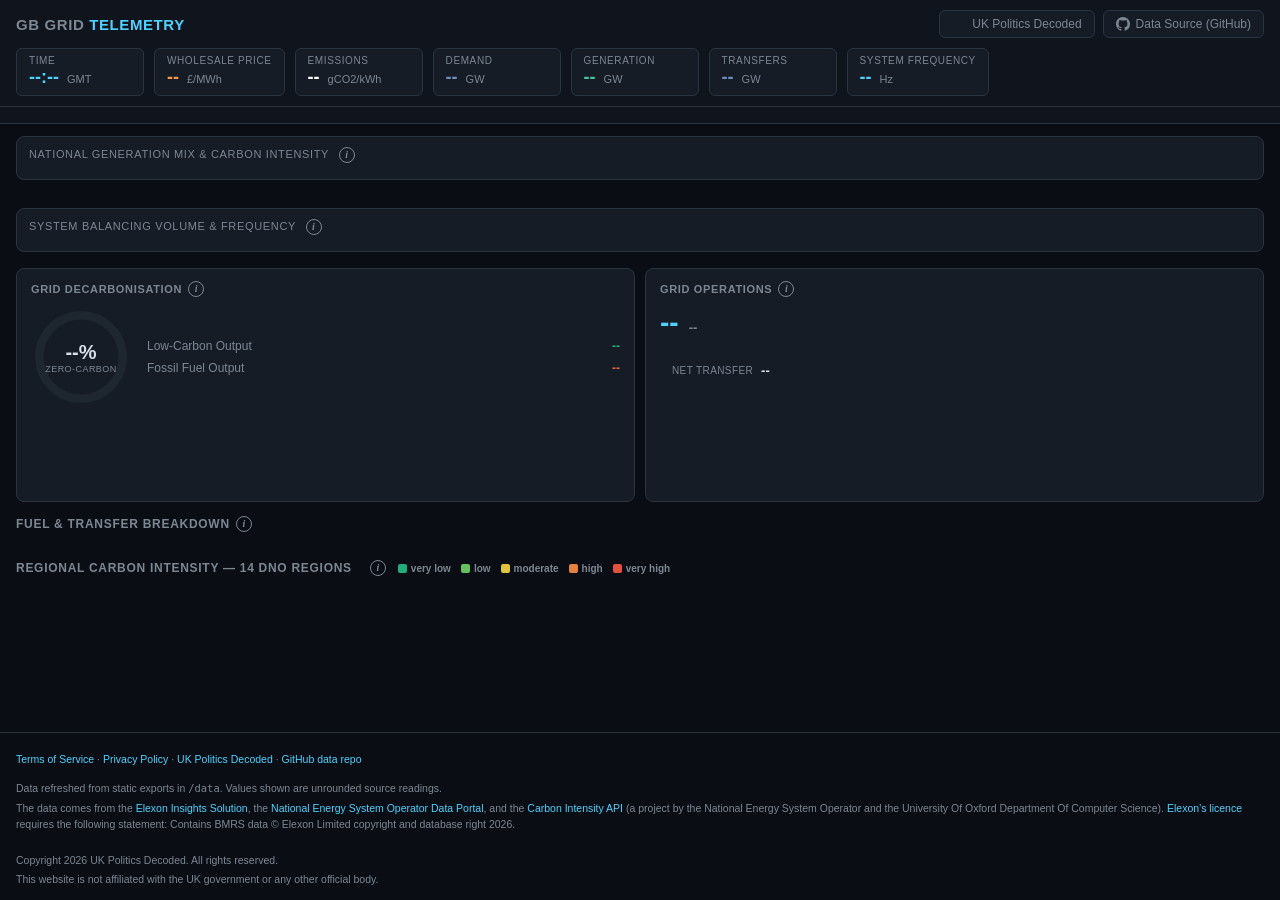
==== docs/index.standalone.html @ ca1a9b8e "chore(telemetry): automated update of national, balancing, and regional grid data" ====
<!DOCTYPE html>
<html lang="en-GB">
<head>
<meta charset="UTF-8">
<meta name="viewport" content="width=device-width, initial-scale=1.0">
<title>GB National Grid Live: Real-Time Electricity &amp; Carbon Data | UK Politics Decoded</title>
<meta name="description" content="Live tracker for Great Britain's electricity grid — generation mix, carbon intensity, wholesale price, system frequency and interconnector flows, plus all 14 UK DNO regions. A free resource from UK Politics Decoded.">
<meta name="author" content="UK Politics Decoded">
<meta name="robots" content="index, follow">
<link rel="canonical" href="http://nationalgrid.ukpoliticsdecoded.uk/">
<link rel="icon" href="https://ukpoliticsdecoded.uk/assets/images/logo.webp" type="image/webp">

<!-- Open Graph / social previews -->
<meta property="og:type" content="website">
<meta property="og:site_name" content="UK Politics Decoded">
<meta property="og:title" content="GB National Grid Live: Real-Time Electricity &amp; Carbon Data">
<meta property="og:description" content="Live tracker for Great Britain's electricity grid — generation mix, carbon intensity, wholesale price, system frequency and interconnector flows, plus all 14 UK DNO regions.">
<meta property="og:url" content="http://nationalgrid.ukpoliticsdecoded.uk/">
<meta property="og:locale" content="en_GB">
<meta property="og:image" content="https://ukpoliticsdecoded.uk/assets/images/logo.webp">
<meta property="og:image:type" content="image/webp">

<!-- Twitter Card -->
<meta name="twitter:card" content="summary">
<meta name="twitter:title" content="GB National Grid Live: Real-Time Electricity &amp; Carbon Data">
<meta name="twitter:description" content="Live tracker for Great Britain's electricity grid — generation mix, carbon intensity, wholesale price, system frequency and interconnector flows, plus all 14 UK DNO regions.">
<meta name="twitter:image" content="https://ukpoliticsdecoded.uk/assets/images/logo.webp">

<link rel="stylesheet" href="https://cdn.jsdelivr.net/npm/uplot@1.6.31/dist/uPlot.min.css">
<style>
  :root {
    --bg-0: #0a0e14;
    --bg-1: #10151d;
    --bg-2: #161c26;
    --bg-3: #1e2630;
    --border: #2a3340;
    --text: #d8e0ea;
    --text-dim: #7c8794;
    --accent: #4fd1ff;

    --c-wind: #45c4a0;
    --c-solar: #f2c94c;
    --c-gas: #e3654b;
    --c-nuclear: #b085f5;
    --c-biomass: #a3823a;
    --c-imports: #6c8ebf;
    --c-intensity: #ffffff;
    --c-freq: #4fd1ff;
    --c-balance: #f2994a;

    --very-low: #1fae7a;
    --low: #63c15f;
    --moderate: #e0c23c;
    --high: #e3813f;
    --very-high: #e2503f;
  }

  * { box-sizing: border-box; }

  html, body {
    margin: 0;
    padding: 0;
    background: var(--bg-0);
    color: var(--text);
    font-family: "Segoe UI", -apple-system, BlinkMacSystemFont, Roboto, Arial, sans-serif;
    font-size: 13px;
  }

  #app {
    display: flex;
    flex-direction: column;
    min-height: 100vh;
  }

  header.top-bar {
    display: flex;
    align-items: center;
    justify-content: space-between;
    padding: 10px 16px;
    background: var(--bg-1);
    border-bottom: 1px solid var(--border);
    flex-wrap: wrap;
    gap: 10px;
  }

  header.top-bar h1 {
    font-size: 15px;
    margin: 0;
    letter-spacing: 0.04em;
    text-transform: uppercase;
    color: var(--text-dim);
    font-weight: 600;
  }

  header.top-bar h1 span { color: var(--accent); }

  /* Header link buttons (main site + data source) */
  .header-links {
    display: flex;
    gap: 8px;
    flex-wrap: wrap;
  }

  .header-link-btn {
    display: inline-flex;
    align-items: center;
    gap: 6px;
    padding: 6px 12px;
    border: 1px solid var(--border);
    border-radius: 6px;
    background: var(--bg-2);
    color: var(--text-dim);
    font-size: 12px;
    text-decoration: none;
    white-space: nowrap;
    transition: color 0.15s, border-color 0.15s;
  }

  .header-link-btn:hover { color: var(--text); border-color: var(--accent); }

  .header-link-btn img, .header-link-btn svg { width: 14px; height: 14px; flex: 0 0 auto; }

  .header-link-btn img { border-radius: 2px; }

  .header-link-btn svg { fill: currentColor; }

  /* Metrics bar */
  .metrics-bar {
    display: flex;
    gap: 10px;
    flex-wrap: wrap;
  }

  .metric-chip {
    display: flex;
    flex-direction: column;
    align-items: flex-start;
    background: var(--bg-2);
    border: 1px solid var(--border);
    border-radius: 6px;
    padding: 6px 12px;
    min-width: 128px;
  }

  .metric-chip .label {
    font-size: 10px;
    text-transform: uppercase;
    letter-spacing: 0.06em;
    color: var(--text-dim);
  }

  .metric-chip .value {
    font-size: 18px;
    font-variant-numeric: tabular-nums;
    font-weight: 600;
    line-height: 1.3;
  }

  .metric-chip .value .unit {
    font-size: 11px;
    color: var(--text-dim);
    font-weight: 400;
    margin-left: 3px;
  }

  #metric-intensity .value { color: var(--c-intensity); }
  #metric-demand .value { color: var(--c-imports); }
  #metric-frequency .value { color: var(--c-freq); }
  #metric-price .value { color: var(--c-balance); }
  #metric-generation .value { color: var(--c-wind); }
  #metric-transfers .value { color: var(--c-imports); }
  #metric-time .value { color: var(--accent); }

  /* Nav bar */
  nav.history-nav {
    display: flex;
    gap: 4px;
    padding: 8px 16px;
    background: var(--bg-1);
    border-bottom: 1px solid var(--border);
    overflow-x: auto;
  }

  nav.history-nav button {
    background: transparent;
    border: 1px solid var(--border);
    color: var(--text-dim);
    padding: 6px 14px;
    border-radius: 5px;
    font-size: 12px;
    cursor: pointer;
    white-space: nowrap;
    transition: background 0.15s, color 0.15s, border-color 0.15s;
  }

  nav.history-nav button:hover {
    color: var(--text);
    border-color: var(--accent);
  }

  nav.history-nav button.active {
    background: var(--accent);
    color: #062028;
    border-color: var(--accent);
    font-weight: 600;
  }

  nav.history-nav .nav-status {
    margin-left: auto;
    align-self: center;
    font-size: 11px;
    color: var(--text-dim);
  }

  /* Chart viewport */
  main.viewport {
    display: flex;
    flex-direction: column;
    gap: 28px;
    padding: 12px 16px;
  }

  .chart-panel {
    background: var(--bg-2);
    border: 1px solid var(--border);
    border-radius: 8px;
    padding: 10px 12px 12px;
  }

  .chart-panel .panel-title {
    font-size: 11px;
    text-transform: uppercase;
    letter-spacing: 0.06em;
    color: var(--text-dim);
    margin-bottom: 4px;
    display: flex;
    justify-content: space-between;
  }

  /* Height is auto so uPlot's legend (rendered below the canvas) has room to
     breathe instead of overlapping the next chart panel. */
  .chart-holder { width: 100%; }

  .u-legend { font-size: 11px !important; }
  .u-legend th { font-variant-numeric: tabular-nums; }

  /* Regional section */
  section.regional {
    padding: 4px 16px 20px;
  }

  section.regional h2 {
    font-size: 12px;
    text-transform: uppercase;
    letter-spacing: 0.06em;
    color: var(--text-dim);
    margin: 10px 0 8px;
    display: flex;
    align-items: center;
    gap: 12px;
  }

  .legend-swatches {
    display: flex;
    gap: 10px;
    font-size: 10px;
    text-transform: none;
    letter-spacing: 0;
  }

  .legend-swatches span {
    display: inline-flex;
    align-items: center;
    gap: 4px;
    color: var(--text-dim);
  }

  .legend-swatches i {
    width: 9px;
    height: 9px;
    border-radius: 2px;
    display: inline-block;
  }

  .region-grid {
    display: grid;
    grid-template-columns: repeat(auto-fill, minmax(160px, 1fr));
    gap: 8px;
  }

  .region-card {
    position: relative;
    background: var(--bg-2);
    border: 1px solid var(--border);
    border-left: 4px solid var(--border);
    border-radius: 6px;
    padding: 8px 10px;
    cursor: default;
    transition: transform 0.1s, box-shadow 0.1s;
  }

  .region-card:hover {
    transform: translateY(-2px);
    box-shadow: 0 4px 14px rgba(0,0,0,0.35);
    z-index: 2;
  }

  .region-card .name {
    font-size: 11.5px;
    font-weight: 600;
    color: var(--text);
    margin-bottom: 4px;
  }

  .region-card .intensity {
    font-size: 20px;
    font-weight: 700;
    font-variant-numeric: tabular-nums;
  }

  .region-card .intensity .unit {
    font-size: 10px;
    color: var(--text-dim);
    font-weight: 400;
  }

  .region-card .meta {
    display: flex;
    justify-content: space-between;
    font-size: 10.5px;
    color: var(--text-dim);
    margin-top: 4px;
    text-transform: capitalize;
  }

  footer {
    margin-top: auto;
    padding: 8px 16px;
    font-size: 10.5px;
    color: var(--text-dim);
    border-top: 1px solid var(--border);
  }

  footer p { margin: 4px 0; line-height: 1.5; }

  footer a {
    color: var(--accent);
    text-decoration: none;
  }

  footer a:hover { text-decoration: underline; }

  /* Detailed fuel & transfer breakdown */
  section.detail {
    padding: 4px 16px 6px;
  }

  section.detail h2 {
    font-size: 12px;
    text-transform: uppercase;
    letter-spacing: 0.06em;
    color: var(--text-dim);
    margin: 10px 0 8px;
  }

  .detail-grid {
    display: grid;
    grid-template-columns: repeat(auto-fit, minmax(230px, 1fr));
    gap: 10px;
  }

  .detail-card {
    background: var(--bg-2);
    border: 1px solid var(--border);
    border-radius: 8px;
    padding: 10px 12px;
  }

  .detail-card h3 {
    font-size: 11px;
    text-transform: uppercase;
    letter-spacing: 0.06em;
    color: var(--text-dim);
    margin: 0 0 6px;
  }

  .detail-row {
    display: flex;
    align-items: center;
    gap: 8px;
    padding: 4px 0;
    border-bottom: 1px solid var(--border);
  }

  .detail-row:last-child { border-bottom: none; }

  .detail-row .name {
    flex: 1 1 auto;
    font-size: 12px;
    color: var(--text);
  }

  .detail-row .val {
    font-size: 12px;
    font-weight: 600;
    color: var(--text);
    font-variant-numeric: tabular-nums;
    white-space: nowrap;
  }

  .detail-row .pct {
    font-size: 11px;
    color: var(--text-dim);
    font-variant-numeric: tabular-nums;
    min-width: 46px;
    text-align: right;
    white-space: nowrap;
  }

  /* Grid Decarbonisation + Grid Operations summary cards */
  section.summary {
    padding: 4px 16px 0;
  }

  .summary-cards {
    display: grid;
    grid-template-columns: repeat(auto-fit, minmax(320px, 1fr));
    gap: 10px;
  }

  .summary-card {
    background: var(--bg-2);
    border: 1px solid var(--border);
    border-radius: 8px;
    padding: 12px 14px;
  }

  .summary-card h3 {
    margin: 0 0 10px;
    font-size: 11px;
    text-transform: uppercase;
    letter-spacing: 0.06em;
    color: var(--text-dim);
  }

  .decarb-body {
    display: flex;
    align-items: center;
    gap: 16px;
  }

  .gauge-wrap {
    position: relative;
    width: 100px;
    height: 100px;
    flex: 0 0 auto;
  }

  .gauge-svg { width: 100%; height: 100%; transform: rotate(-90deg); }

  .gauge-track { fill: none; stroke: var(--bg-3); stroke-width: 10; }

  .gauge-progress {
    fill: none;
    stroke: var(--very-low);
    stroke-width: 10;
    stroke-linecap: round;
    stroke-dasharray: 314.159;
    stroke-dashoffset: 314.159;
    transition: stroke-dashoffset 0.4s ease, stroke 0.4s ease;
  }

  .gauge-label {
    position: absolute;
    inset: 0;
    display: flex;
    flex-direction: column;
    align-items: center;
    justify-content: center;
  }

  .gauge-label .pct {
    font-size: 20px;
    font-weight: 700;
    font-variant-numeric: tabular-nums;
    color: var(--text);
  }

  .gauge-label .caption {
    font-size: 9px;
    text-transform: uppercase;
    letter-spacing: 0.05em;
    color: var(--text-dim);
  }

  .decarb-submetrics {
    flex: 1 1 auto;
    display: flex;
    flex-direction: column;
    gap: 8px;
  }

  .submetric-row {
    display: flex;
    justify-content: space-between;
    align-items: baseline;
    font-size: 12px;
  }

  .submetric-row .name { color: var(--text-dim); }
  .submetric-row .val { font-weight: 600; font-variant-numeric: tabular-nums; cursor: default; }
  .submetric-row.low-carbon .val { color: var(--very-low); }
  .submetric-row.fossil .val { color: var(--c-gas); }

  .sparkline-holder {
    position: relative;
    width: 100%;
    height: 70px;
    margin-top: 12px;
  }

  .sparkline-holder .u-legend {
    position: absolute;
    top: 2px;
    left: 4px;
    background: rgba(10, 14, 20, 0.85);
    padding: 2px 6px;
    border-radius: 4px;
    pointer-events: none;
    font-size: 10px !important;
    z-index: 2;
  }

  .ops-body {
    display: flex;
    flex-direction: column;
    gap: 16px;
  }

  .freq-display { display: flex; align-items: baseline; gap: 10px; }

  .freq-value {
    font-size: 28px;
    font-weight: 700;
    font-variant-numeric: tabular-nums;
    color: var(--c-freq);
    cursor: default;
  }

  .freq-delta {
    display: inline-flex;
    align-items: center;
    gap: 4px;
    font-size: 13px;
    font-weight: 600;
    font-variant-numeric: tabular-nums;
    cursor: default;
  }

  .freq-delta.rising { color: var(--low); }
  .freq-delta.falling { color: var(--very-high); }
  .freq-delta.flat { color: var(--text-dim); }

  .net-transfer-badge {
    display: inline-flex;
    align-items: center;
    gap: 8px;
    padding: 8px 12px;
    border-radius: 6px;
    font-size: 13px;
    font-weight: 600;
    font-variant-numeric: tabular-nums;
    width: fit-content;
    cursor: default;
  }

  .net-transfer-badge .label {
    font-weight: 400;
    color: var(--text-dim);
    font-size: 10px;
    text-transform: uppercase;
    letter-spacing: 0.04em;
  }

  .net-transfer-badge.importing {
    background: rgba(108, 142, 191, 0.18);
    color: var(--c-imports);
    border: 1px solid var(--c-imports);
  }

  .net-transfer-badge.exporting {
    background: rgba(31, 174, 122, 0.18);
    color: var(--very-low);
    border: 1px solid var(--very-low);
  }

  /* Info icon + explainer modal */
  .info-icon {
    display: inline-flex;
    align-items: center;
    justify-content: center;
    width: 16px;
    height: 16px;
    margin-left: 6px;
    border-radius: 50%;
    border: 1px solid var(--text-dim);
    background: transparent;
    color: var(--text-dim);
    font-size: 10px;
    font-weight: 700;
    font-style: italic;
    font-family: Georgia, "Times New Roman", serif;
    line-height: 1;
    cursor: pointer;
    flex: 0 0 auto;
    padding: 0;
  }

  .info-icon:hover {
    color: var(--accent);
    border-color: var(--accent);
  }

  .summary-card h3, section.detail h2, section.regional h2 {
    display: flex;
    align-items: center;
  }

  .info-modal-overlay {
    display: none;
    position: fixed;
    inset: 0;
    background: rgba(0, 0, 0, 0.55);
    align-items: center;
    justify-content: center;
    z-index: 100;
    padding: 16px;
  }

  .info-modal-overlay.open { display: flex; }

  .info-modal {
    background: var(--bg-2);
    border: 1px solid var(--border);
    border-radius: 10px;
    max-width: 440px;
    width: 100%;
    padding: 16px 18px;
    box-shadow: 0 12px 40px rgba(0, 0, 0, 0.5);
  }

  .info-modal-header {
    display: flex;
    align-items: flex-start;
    justify-content: space-between;
    gap: 10px;
    margin-bottom: 8px;
  }

  .info-modal-header h4 {
    margin: 0;
    font-size: 13px;
    color: var(--text);
  }

  .info-modal-close {
    background: transparent;
    border: none;
    color: var(--text-dim);
    font-size: 16px;
    line-height: 1;
    cursor: pointer;
    padding: 0 2px;
  }

  .info-modal-close:hover { color: var(--text); }

  .info-modal-body {
    font-size: 12.5px;
    line-height: 1.5;
    color: var(--text-dim);
  }

  .info-modal-body code {
    background: var(--bg-3);
    padding: 1px 4px;
    border-radius: 3px;
    color: var(--text);
  }
</style>

<!-- Structured data: ties this tool to UK Politics Decoded as publisher/creator for E-E-A-T -->
<script type="application/ld+json" id="ld-webapp">
{
  "@context": "https://schema.org",
  "@type": "WebApplication",
  "name": "GB National Grid Live",
  "alternateName": "GB Grid Telemetry",
  "url": "http://nationalgrid.ukpoliticsdecoded.uk/",
  "description": "Live dashboard tracking Great Britain's national electricity grid: generation mix, carbon intensity, wholesale price, system frequency, interconnector flows, and regional carbon intensity across all 14 GB DNO regions.",
  "applicationCategory": "UtilitiesApplication",
  "operatingSystem": "Any",
  "browserRequirements": "Requires JavaScript",
  "isAccessibleForFree": true,
  "inLanguage": "en-GB",
  "about": { "@type": "Thing", "name": "Great Britain electricity grid" },
  "publisher": { "@type": "Organization", "name": "UK Politics Decoded", "url": "https://ukpoliticsdecoded.uk/", "logo": "https://ukpoliticsdecoded.uk/assets/images/logo.webp" },
  "creator": { "@type": "Organization", "name": "UK Politics Decoded", "url": "https://ukpoliticsdecoded.uk/", "logo": "https://ukpoliticsdecoded.uk/assets/images/logo.webp" },
  "isPartOf": { "@type": "WebSite", "name": "UK Politics Decoded", "url": "https://ukpoliticsdecoded.uk/" }
}
</script>
<script type="application/ld+json" id="ld-breadcrumb">
{
  "@context": "https://schema.org",
  "@type": "BreadcrumbList",
  "itemListElement": [
    { "@type": "ListItem", "position": 1, "name": "UK Politics Decoded", "item": "https://ukpoliticsdecoded.uk/" },
    { "@type": "ListItem", "position": 2, "name": "GB National Grid Live", "item": "http://nationalgrid.ukpoliticsdecoded.uk/" }
  ]
}
</script>
</head>
<body>
<div id="app">

  <header class="top-bar">
    <h1>GB Grid <span>Telemetry</span></h1>
    <div class="header-links">
      <a class="header-link-btn" href="https://ukpoliticsdecoded.uk/" target="_blank" rel="noopener noreferrer">
        <img src="https://ukpoliticsdecoded.uk/assets/images/logo.webp" alt="">
        UK Politics Decoded
      </a>
      <a class="header-link-btn" href="https://github.com/UKPoliticsDecoded/UK-Grid-Tracker" target="_blank" rel="noopener noreferrer">
        <svg viewBox="0 0 16 16" aria-hidden="true"><path d="M8 0C3.58 0 0 3.58 0 8c0 3.54 2.29 6.53 5.47 7.59.4.07.55-.17.55-.38 0-.19-.01-.82-.01-1.49-2.01.37-2.53-.49-2.69-.94-.09-.23-.48-.94-.82-1.13-.28-.15-.68-.52-.01-.53.63-.01 1.08.58 1.23.82.72 1.21 1.87.87 2.33.66.07-.52.28-.87.51-1.07-1.78-.2-3.64-.89-3.64-3.95 0-.87.31-1.59.82-2.15-.08-.2-.36-1.02.08-2.12 0 0 .67-.21 2.2.82.64-.18 1.32-.27 2-.27.68 0 1.36.09 2 .27 1.53-1.04 2.2-.82 2.2-.82.44 1.1.16 1.92.08 2.12.51.56.82 1.27.82 2.15 0 3.07-1.87 3.75-3.65 3.95.29.25.54.73.54 1.48 0 1.07-.01 1.93-.01 2.2 0 .21.15.46.55.38A8.01 8.01 0 0 0 16 8c0-4.42-3.58-8-8-8Z"/></svg>
        Data Source (GitHub)
      </a>
    </div>
    <div class="metrics-bar" id="summaryBanner">
      <div class="metric-chip" id="metric-time">
        <span class="label">Time</span>
        <span class="value">--:-- <span class="unit">GMT</span></span>
      </div>
      <div class="metric-chip" id="metric-price">
        <span class="label">Wholesale Price</span>
        <span class="value">-- <span class="unit">£/MWh</span></span>
      </div>
      <div class="metric-chip" id="metric-intensity">
        <span class="label">Emissions</span>
        <span class="value">-- <span class="unit">gCO2/kWh</span></span>
      </div>
      <div class="metric-chip" id="metric-demand">
        <span class="label">Demand</span>
        <span class="value">-- <span class="unit">GW</span></span>
      </div>
      <div class="metric-chip" id="metric-generation">
        <span class="label">Generation</span>
        <span class="value">-- <span class="unit">GW</span></span>
      </div>
      <div class="metric-chip" id="metric-transfers">
        <span class="label">Transfers</span>
        <span class="value">-- <span class="unit">GW</span></span>
      </div>
      <div class="metric-chip" id="metric-frequency">
        <span class="label">System Frequency</span>
        <span class="value">-- <span class="unit">Hz</span></span>
      </div>
    </div>
  </header>

  <nav class="history-nav" id="historyNav">
    <span class="nav-status" id="navStatus"></span>
  </nav>

  <main class="viewport">
    <div class="chart-panel">
      <div class="panel-title">
        <span>National Generation Mix &amp; Carbon Intensity <button class="info-icon" data-info-key="upperChart" aria-label="About this section">i</button></span>
        <span id="upperRange"></span>
      </div>
      <div class="chart-holder" id="upperChart"></div>
    </div>

    <div class="chart-panel">
      <div class="panel-title">
        <span>System Balancing Volume &amp; Frequency <button class="info-icon" data-info-key="lowerChart" aria-label="About this section">i</button></span>
        <span id="lowerRange"></span>
      </div>
      <div class="chart-holder" id="lowerChart"></div>
    </div>
  </main>

  <section class="summary">
    <div class="summary-cards">
      <div class="summary-card" id="decarbCard">
        <h3>Grid Decarbonisation <button class="info-icon" data-info-key="decarbCard" aria-label="About this section">i</button></h3>
        <div class="decarb-body">
          <div class="gauge-wrap">
            <svg class="gauge-svg" viewBox="0 0 120 120">
              <circle class="gauge-track" cx="60" cy="60" r="50"></circle>
              <circle class="gauge-progress" id="decarbGaugeProgress" cx="60" cy="60" r="50"></circle>
            </svg>
            <div class="gauge-label">
              <span class="pct" id="decarbPct">--%</span>
              <span class="caption">Zero-Carbon</span>
            </div>
          </div>
          <div class="decarb-submetrics">
            <div class="submetric-row low-carbon">
              <span class="name">Low-Carbon Output</span>
              <span class="val" id="metric-lowcarbon">--</span>
            </div>
            <div class="submetric-row fossil">
              <span class="name">Fossil Fuel Output</span>
              <span class="val" id="metric-fossil">--</span>
            </div>
          </div>
        </div>
        <div class="sparkline-holder" id="forecastSparkline"></div>
      </div>

      <div class="summary-card" id="opsCard">
        <h3>Grid Operations <button class="info-icon" data-info-key="opsCard" aria-label="About this section">i</button></h3>
        <div class="ops-body">
          <div class="freq-display">
            <span class="freq-value" id="opsFrequency">--</span>
            <span class="freq-delta flat" id="opsFreqDelta">--</span>
          </div>
          <span class="net-transfer-badge" id="netTransferBadge">
            <span class="label">Net Transfer</span>
            <span id="netTransferValue">--</span>
          </span>
        </div>
      </div>
    </div>
  </section>

  <section class="detail">
    <h2>Fuel &amp; Transfer Breakdown <button class="info-icon" data-info-key="detailGrid" aria-label="About this section">i</button></h2>
    <div class="detail-grid" id="detailGrid"></div>
  </section>

  <section class="regional">
    <h2>
      Regional Carbon Intensity — 14 DNO Regions <button class="info-icon" data-info-key="regionGrid" aria-label="About this section">i</button>
      <span class="legend-swatches">
        <span><i style="background:var(--very-low)"></i>very low</span>
        <span><i style="background:var(--low)"></i>low</span>
        <span><i style="background:var(--moderate)"></i>moderate</span>
        <span><i style="background:var(--high)"></i>high</span>
        <span><i style="background:var(--very-high)"></i>very high</span>
      </span>
    </h2>
    <div class="region-grid" id="regionGrid"></div>
  </section>

  <footer>
    <br>
    <nav class="footer-links">
      <a href="terms.html">Terms of Service</a>
      <span aria-hidden="true">&middot;</span>
      <a href="privacy.html">Privacy Policy</a>
      <span aria-hidden="true">&middot;</span>
      <a href="https://ukpoliticsdecoded.uk/" target="_blank" rel="noopener">UK Politics Decoded</a>
      <span aria-hidden="true">&middot;</span>
      <a href="https://github.com/UKPoliticsDecoded/UK-Grid-Tracker" target="_blank" rel="noopener">GitHub data repo</a>
    </nav>
    <br>
    <p>Data refreshed from static exports in <code>/data</code>. Values shown are unrounded source readings.</p>
    <p>
      The data comes from the <a href="https://bmrs.elexon.co.uk/" target="_blank" rel="noopener noreferrer">Elexon Insights Solution</a>,
      the <a href="https://www.neso.energy/data-portal" target="_blank" rel="noopener noreferrer">National Energy System Operator Data Portal</a>,
      and the <a href="https://carbonintensity.org.uk/" target="_blank" rel="noopener noreferrer">Carbon Intensity API</a>
      (a project by the National Energy System Operator and the University Of Oxford Department Of Computer Science).
      <a href="https://www.elexon.co.uk/data/balancing-mechanism-reporting-agent/copyright-licence-bmrs-data/" target="_blank" rel="noopener noreferrer">Elexon&rsquo;s licence</a>
      requires the following statement: Contains BMRS data &copy; Elexon Limited copyright and database right 2026.
    </p>
    <br>
    <p>Copyright 2026 UK Politics Decoded. All rights reserved.</p>
    <p>This website is not affiliated with the UK government or any other official body.</p>
  </footer>
</div>

<div class="info-modal-overlay" id="infoModalOverlay">
  <div class="info-modal" role="dialog" aria-modal="true" aria-labelledby="infoModalTitle">
    <div class="info-modal-header">
      <h4 id="infoModalTitle"></h4>
      <button class="info-modal-close" id="infoModalClose" aria-label="Close">&times;</button>
    </div>
    <div class="info-modal-body" id="infoModalBody"></div>
  </div>
</div>

<script src="https://cdn.jsdelivr.net/npm/uplot@1.6.31/dist/uPlot.iife.min.js"></script>
<script>
(() => {
  "use strict";

  const DATA_DIR = "https://raw.githubusercontent.com/epsilonion-liam/UK-Grid-Tracker/main/docs/data";

  const TABS = [
    { key: "day",           label: "Today" },
    { key: "previous_day",  label: "Previous Day" },
    { key: "3days",         label: "3 Days" },
    { key: "week",          label: "Week" },
    { key: "month",         label: "Month" },
    { key: "year",          label: "Year" },
    { key: "previous_year", label: "Previous Year" },
  ];

  const INDEX_COLORS = {
    "very low": "var(--very-low)",
    "low": "var(--low)",
    "moderate": "var(--moderate)",
    "high": "var(--high)",
    "very high": "var(--very-high)",
  };

  const SYNC_KEY = "grid-telemetry-sync";
  const AUTO_REFRESH_MS = 30_000; // re-poll "Today" tab periodically for a real-time feel

  // Detailed fuel/transfer breakdown cards. Each row sums one or more raw MW
  // columns from the active dataset (e.g. France = IFA + IFA2 + ElecLink).
  const DETAIL_CATEGORIES = [
    {
      title: "Fossil Fuels (Gas)",
      rows: [{ label: "Gas", columns: ["gas_mw"] }],
    },
    {
      title: "Renewables",
      rows: [
        { label: "Wind", columns: ["wind_mw"] },
        { label: "Solar", columns: ["solar_mw"] },
        { label: "Hydro", columns: ["hydro_mw"] },
      ],
    },
    {
      title: "Other Sources",
      rows: [
        { label: "Nuclear", columns: ["nuclear_mw"] },
        { label: "Biomass", columns: ["biomass_mw"] },
      ],
    },
    {
      title: "Interconnectors",
      rows: [
        { label: "Belgium", columns: ["intercon_nemo_mw"] },
        { label: "Denmark", columns: ["intercon_viking_mw"] },
        { label: "France", columns: ["intercon_ifa_mw", "intercon_ifa2_mw", "intercon_eleclink_mw"] },
        { label: "Ireland", columns: ["intercon_moyle_mw", "intercon_ewic_mw", "intercon_greenlink_mw"] },
        { label: "Netherlands", columns: ["intercon_britned_mw"] },
        { label: "Norway", columns: ["intercon_nsl_mw"] },
      ],
    },
    {
      title: "Storage",
      rows: [
        { label: "Pumped Storage", columns: ["pumped_storage_mw"] },
        { label: "Battery", columns: ["battery_storage_mw"] },
      ],
    },
  ];

  let activeTabKey = TABS[0].key;
  let refreshTimer = null;

  // ------------------------------------------------------------------
  // Data helpers
  // ------------------------------------------------------------------

  /** Convert a compact {columns, rows} payload into named column arrays. */
  function toColumns(payload) {
    const { columns, rows } = payload;
    const out = {};
    columns.forEach((name, colIdx) => {
      out[name] = rows.map(row => row[colIdx]);
    });
    out.__rowCount = rows.length;
    return out;
  }

  /** Parse 'YYYY-MM-DDThh:mmZ' into unix seconds (uPlot time scale unit). */
  function toUnixSeconds(isoStamp) {
    return Date.parse(isoStamp) / 1000;
  }

  /** Prefer a typed Float64Array (fast, GC-friendly); fall back to a plain
   *  array only if the column contains nulls, since typed arrays can't hold
   *  null gaps and uPlot needs real gaps to render broken lines correctly. */
  function toSeriesArray(values) {
    const hasGap = values.some(v => v === null || v === undefined);
    if (!hasGap) return Float64Array.from(values);
    return values.map(v => (v === null || v === undefined ? null : v));
  }

  /** Format a raw numeric value for legend/tooltip display without any
   *  rounding — mirrors exactly what is stored in the source JSON. */
  function exactValueFormatter(u, v) {
    if (v === null || v === undefined || Number.isNaN(v)) return "--";
    return String(v);
  }

  /** Last non-null/undefined entry of an array, or null if none exists. */
  function lastNonNull(arr) {
    for (let i = arr.length - 1; i >= 0; i--) {
      if (arr[i] !== null && arr[i] !== undefined) return arr[i];
    }
    return null;
  }

  /** Build a {columnName: latestValue} snapshot from a parsed timeline payload. */
  function buildSnapshot(cols) {
    const snapshot = {};
    for (const key of Object.keys(cols)) {
      if (key === "__rowCount") continue;
      snapshot[key] = lastNonNull(cols[key]);
    }
    return snapshot;
  }

  /** Sum a snapshot's named columns; returns null if none of them have a value. */
  function sumColumns(snapshot, columns) {
    const values = columns.map(c => snapshot[c]).filter(v => v !== null && v !== undefined);
    if (!values.length) return null;
    return values.reduce((a, b) => a + b, 0);
  }

  /** Convert raw MW to a GW display string, e.g. 13330 -> "13.33 GW". */
  function formatGW(mw) {
    return (mw === null || mw === undefined) ? "--" : `${(mw / 1000).toFixed(2)} GW`;
  }

  /** Share of total demand as a percentage with 1 decimal place. */
  function formatSharePct(value, totalDemandMw) {
    if (value === null || value === undefined || !totalDemandMw) return "--";
    return `${(value / totalDemandMw * 100).toFixed(1)}%`;
  }

  // ------------------------------------------------------------------
  // uPlot chart construction
  // ------------------------------------------------------------------
  // Fixed canvas pixel heights (decoupled from the container's CSS height,
  // which is auto so uPlot's legend can render below the canvas without
  // overlapping the next panel).
  const UPPER_CHART_HEIGHT = 300;
  const LOWER_CHART_HEIGHT = 200;

  function buildUpperChart(container) {
    const opts = {
      width: container.clientWidth,
      height: UPPER_CHART_HEIGHT,
      cursor: { sync: { key: SYNC_KEY } },
      scales: {
        x: { time: true },
        mix: { auto: true },
        intensity: { auto: true },
      },
      axes: [
        { stroke: "#7c8794", grid: { stroke: "#20293380" } },
        { scale: "mix", stroke: "#7c8794", grid: { stroke: "#20293380" }, label: "MW" },
        { scale: "intensity", stroke: "#7c8794", side: 1, grid: { show: false }, label: "gCO2/kWh" },
      ],
      series: [
        { label: "Time" },
        { label: "Wind (MW)",     scale: "mix",       stroke: "#45c4a0", width: 1.5, points: { show: false }, value: exactValueFormatter },
        { label: "Solar (MW)",    scale: "mix",       stroke: "#f2c94c", width: 1.5, points: { show: false }, value: exactValueFormatter },
        { label: "Gas (MW)",      scale: "mix",       stroke: "#e3654b", width: 1.5, points: { show: false }, value: exactValueFormatter },
        { label: "Nuclear (MW)",  scale: "mix",       stroke: "#b085f5", width: 1.5, points: { show: false }, value: exactValueFormatter },
        { label: "Biomass (MW)",  scale: "mix",       stroke: "#a3823a", width: 1.5, points: { show: false }, value: exactValueFormatter },
        { label: "Imports (MW)",  scale: "mix",       stroke: "#6c8ebf", width: 1.5, points: { show: false }, value: exactValueFormatter },
        { label: "Carbon Intensity", scale: "intensity", stroke: "#ffffff", width: 2, dash: [4, 3], points: { show: false }, value: exactValueFormatter },
      ],
    };
    return new uPlot(opts, [[0], [0], [0], [0], [0], [0], [0], [0]], container);
  }

  function buildLowerChart(container) {
    const opts = {
      width: container.clientWidth,
      height: LOWER_CHART_HEIGHT,
      cursor: { sync: { key: SYNC_KEY } },
      scales: {
        x: { time: true },
        balance: { auto: true },
        freq: { auto: true },
      },
      axes: [
        { stroke: "#7c8794", grid: { stroke: "#20293380" } },
        { scale: "balance", stroke: "#7c8794", grid: { stroke: "#20293380" }, label: "MW" },
        { scale: "freq", stroke: "#7c8794", side: 1, grid: { show: false }, label: "Hz" },
      ],
      series: [
        { label: "Time" },
        { label: "Balancing Volume", scale: "balance", stroke: "#f2994a", width: 1.5, fill: "rgba(242,153,74,0.15)", points: { show: false }, value: exactValueFormatter },
        { label: "System Frequency", scale: "freq", stroke: "#4fd1ff", width: 1.5, points: { show: false }, value: exactValueFormatter },
      ],
    };
    return new uPlot(opts, [[0], [0], [0]], container);
  }

  const upperContainer = document.getElementById("upperChart");
  const lowerContainer = document.getElementById("lowerChart");
  const upperChart = buildUpperChart(upperContainer);
  const lowerChart = buildLowerChart(lowerContainer);

  new ResizeObserver(() => {
    upperChart.setSize({ width: upperContainer.clientWidth, height: UPPER_CHART_HEIGHT });
    lowerChart.setSize({ width: lowerContainer.clientWidth, height: LOWER_CHART_HEIGHT });
  }).observe(document.querySelector("main.viewport"));

  // 48h carbon intensity forecast sparkline (Decarbonisation card). Legend is
  // enabled (for exact-value hover tooltips) but repositioned via CSS as a
  // small floating overlay so the chart itself stays "mini".
  const SPARKLINE_HEIGHT = 70;

  function buildSparklineChart(container) {
    const opts = {
      width: container.clientWidth || 280,
      height: SPARKLINE_HEIGHT,
      cursor: { show: true },
      scales: { x: { time: true } },
      axes: [{ show: false }, { show: false }],
      series: [
        { label: "Time" },
        {
          label: "Forecast",
          stroke: "#ffffff",
          width: 1.5,
          fill: "rgba(255,255,255,0.08)",
          points: { show: false },
          value: exactValueFormatter,
        },
      ],
    };
    return new uPlot(opts, [[0], [0]], container);
  }

  const sparklineContainer = document.getElementById("forecastSparkline");
  const sparklineChart = buildSparklineChart(sparklineContainer);

  new ResizeObserver(() => {
    sparklineChart.setSize({ width: sparklineContainer.clientWidth, height: SPARKLINE_HEIGHT });
  }).observe(sparklineContainer);

  // ------------------------------------------------------------------
  // Summary banner + detailed fuel/transfer breakdown
  // ------------------------------------------------------------------
  function updateBanner(snapshot, latestTimestamp) {
    setTimeMetric(latestTimestamp);
    setRawMetric("metric-price", snapshot.wholesale_price_gbp_mwh, "\u00a3/MWh");
    setRawMetric("metric-intensity", snapshot.carbon_intensity, "gCO2/kWh");
    setGwMetric("metric-demand", snapshot.total_demand_mw);
    setGwMetric("metric-generation", snapshot.total_generation_mw);
    setGwMetric("metric-transfers", snapshot.total_net_transfer_mw);
    setRawMetric("metric-frequency", snapshot.system_frequency, "Hz");
    updateStructuredDataFreshness(latestTimestamp);
  }

  // Keeps the WebApplication JSON-LD's dateModified in step with the latest
  // loaded data point, as a freshness signal for search engines.
  function updateStructuredDataFreshness(latestTimestamp) {
    const script = document.getElementById("ld-webapp");
    if (!script || !latestTimestamp) return;
    try {
      const data = JSON.parse(script.textContent);
      data.dateModified = new Date(latestTimestamp).toISOString();
      script.textContent = JSON.stringify(data);
    } catch (err) {
      console.error("Failed to update structured data freshness", err);
    }
  }

  // Source timestamps are UTC; render in UK local time (auto GMT/BST).
  const LONDON_TIME_FMT = new Intl.DateTimeFormat("en-GB", {
    timeZone: "Europe/London", hour: "2-digit", minute: "2-digit", hour12: false,
  });
  const LONDON_TZNAME_FMT = new Intl.DateTimeFormat("en-GB", {
    timeZone: "Europe/London", timeZoneName: "short", hour: "2-digit",
  });

  function setTimeMetric(isoStamp) {
    const el = document.querySelector("#metric-time .value");
    if (!isoStamp) {
      el.innerHTML = `--:-- <span class="unit">GMT</span>`;
      return;
    }
    const date = new Date(isoStamp);
    const hhmm = LONDON_TIME_FMT.format(date);
    const tzPart = LONDON_TZNAME_FMT.formatToParts(date).find(p => p.type === "timeZoneName");
    const tz = tzPart ? tzPart.value : "GMT";
    el.innerHTML = `${hhmm} <span class="unit">${tz}</span>`;
  }

  function setRawMetric(id, value, unit) {
    const el = document.querySelector(`#${id} .value`);
    const shown = (value === null || value === undefined) ? "--" : String(value);
    el.innerHTML = `${shown} <span class="unit">${unit}</span>`;
  }

  function setGwMetric(id, mw) {
    const el = document.querySelector(`#${id} .value`);
    const shown = (mw === null || mw === undefined) ? "--" : (mw / 1000).toFixed(2);
    el.innerHTML = `${shown} <span class="unit">GW</span>`;
  }

  // ------------------------------------------------------------------
  // Grid Decarbonisation card (gauge + sub-metrics + 48h forecast sparkline)
  // ------------------------------------------------------------------
  const GAUGE_CIRCUMFERENCE = 2 * Math.PI * 50; // r=50, see .gauge-progress

  function gaugeColor(pct) {
    if (pct >= 75) return "var(--very-low)";
    if (pct >= 50) return "var(--low)";
    if (pct >= 25) return "var(--moderate)";
    return "var(--high)";
  }

  function updateDecarbCard(snapshot) {
    const pct = snapshot.zero_carbon_share_pct;
    const progressEl = document.getElementById("decarbGaugeProgress");
    const pctText = document.getElementById("decarbPct");
    if (pct === null || pct === undefined) {
      progressEl.style.strokeDashoffset = String(GAUGE_CIRCUMFERENCE);
      pctText.textContent = "--%";
      pctText.removeAttribute("title");
    } else {
      const clamped = Math.max(0, Math.min(100, pct));
      progressEl.style.strokeDashoffset = String(GAUGE_CIRCUMFERENCE * (1 - clamped / 100));
      progressEl.style.stroke = gaugeColor(clamped);
      pctText.textContent = `${pct.toFixed(1)}%`;
      pctText.title = String(pct); // exact unrounded value on hover
    }

    const fossilMw = sumColumns(snapshot, ["gas_mw", "coal_mw"]);
    setSubmetric("metric-lowcarbon", snapshot.zero_carbon_mw);
    setSubmetric("metric-fossil", fossilMw);
  }

  function setSubmetric(id, mw) {
    const el = document.getElementById(id);
    el.textContent = formatGW(mw);
    if (mw === null || mw === undefined) el.removeAttribute("title");
    else el.title = String(mw); // exact unrounded MW on hover
  }

  async function loadCarbonForecast() {
    try {
      const res = await fetch(`${DATA_DIR}/carbon_forecast.json?v=${Date.now()}`);
      if (!res.ok) throw new Error(`HTTP ${res.status}`);
      const payload = await res.json();
      const cols = toColumns(payload);
      if (!cols.__rowCount) return;
      const x = toSeriesArray(cols.timestamp.map(toUnixSeconds));
      sparklineChart.setData([x, toSeriesArray(cols.forecast_intensity)]);
    } catch (err) {
      console.error("Failed to load carbon forecast", err);
    }
  }

  // ------------------------------------------------------------------
  // Grid Operations card (frequency delta arrow + net transfer badge)
  // ------------------------------------------------------------------
  function updateOperationsCard(snapshot) {
    const freq = snapshot.system_frequency;
    const freqEl = document.getElementById("opsFrequency");
    if (freq === null || freq === undefined) {
      freqEl.textContent = "--";
      freqEl.removeAttribute("title");
    } else {
      freqEl.textContent = `${freq} Hz`;
      freqEl.title = String(freq); // exact unrounded value on hover
    }

    const delta = snapshot.freq_delta;
    const deltaEl = document.getElementById("opsFreqDelta");
    if (delta === null || delta === undefined) {
      deltaEl.textContent = "--";
      deltaEl.className = "freq-delta flat";
      deltaEl.removeAttribute("title");
    } else {
      const direction = delta > 0 ? "rising" : (delta < 0 ? "falling" : "flat");
      const arrow = delta > 0 ? "\u25B2" : (delta < 0 ? "\u25BC" : "\u25AC");
      const sign = delta > 0 ? "+" : "";
      deltaEl.textContent = `${arrow} ${sign}${delta.toFixed(2)} Hz`;
      deltaEl.title = String(delta); // exact unrounded 10-min delta on hover
      deltaEl.className = `freq-delta ${direction}`;
    }

    const netTransfer = snapshot.net_interconnector_mw;
    const badge = document.getElementById("netTransferBadge");
    const valueEl = document.getElementById("netTransferValue");
    if (netTransfer === null || netTransfer === undefined) {
      valueEl.textContent = "--";
      valueEl.removeAttribute("title");
      badge.className = "net-transfer-badge";
    } else {
      const importing = netTransfer >= 0;
      valueEl.textContent = `${importing ? "Importing" : "Exporting"} ${formatGW(Math.abs(netTransfer))}`;
      valueEl.title = String(netTransfer); // exact unrounded MW on hover
      badge.className = `net-transfer-badge ${importing ? "importing" : "exporting"}`;
    }
  }

  function renderDetailTable(snapshot) {
    const grid = document.getElementById("detailGrid");
    const totalDemand = snapshot.total_demand_mw;
    grid.innerHTML = "";

    DETAIL_CATEGORIES.forEach(category => {
      const card = document.createElement("div");
      card.className = "detail-card";

      const heading = document.createElement("h3");
      heading.textContent = category.title;
      card.appendChild(heading);

      category.rows.forEach(row => {
        const value = sumColumns(snapshot, row.columns);
        const rowEl = document.createElement("div");
        rowEl.className = "detail-row";
        rowEl.innerHTML = `
          <span class="name">${row.label}</span>
          <span class="val">${formatGW(value)}</span>
          <span class="pct">${formatSharePct(value, totalDemand)}</span>
        `;
        card.appendChild(rowEl);
      });

      grid.appendChild(card);
    });
  }

  // ------------------------------------------------------------------
  // Timeline (upper/lower chart) loading
  // ------------------------------------------------------------------
  async function loadTimeline(tabKey) {
    setNavStatus(`Loading ${tabKey}...`);
    try {
      const res = await fetch(`${DATA_DIR}/${tabKey}.json?v=${Date.now()}`);
      if (!res.ok) throw new Error(`HTTP ${res.status}`);
      const payload = await res.json();
      const cols = toColumns(payload);

      if (!cols.__rowCount) {
        setNavStatus(`${tabKey}: no data available`);
        return;
      }

      const x = toSeriesArray(cols.timestamp.map(toUnixSeconds));

      upperChart.setData([
        x,
        toSeriesArray(cols.wind_mw),
        toSeriesArray(cols.solar_mw),
        toSeriesArray(cols.gas_mw),
        toSeriesArray(cols.nuclear_mw),
        toSeriesArray(cols.biomass_mw),
        toSeriesArray(cols.imports_mw),
        toSeriesArray(cols.carbon_intensity),
      ]);

      lowerChart.setData([
        x,
        toSeriesArray(cols.balancing_volume_mw),
        toSeriesArray(cols.system_frequency),
      ]);

      const snapshot = buildSnapshot(cols);
      updateBanner(snapshot, cols.timestamp[cols.timestamp.length - 1]);
      renderDetailTable(snapshot);
      updateDecarbCard(snapshot);
      updateOperationsCard(snapshot);

      const first = cols.timestamp[0];
      const last = cols.timestamp[cols.timestamp.length - 1];
      document.getElementById("upperRange").textContent = `${first} \u2192 ${last}`;
      document.getElementById("lowerRange").textContent = `${cols.__rowCount} points`;
      setNavStatus(`${cols.__rowCount} points loaded`);
    } catch (err) {
      console.error("Failed to load timeline", tabKey, err);
      setNavStatus(`${tabKey}: failed to load (${err.message})`);
    }
  }

  function setNavStatus(text) {
    document.getElementById("navStatus").textContent = text;
  }

  // ------------------------------------------------------------------
  // Nav bar wiring
  // ------------------------------------------------------------------
  function buildNav() {
    const nav = document.getElementById("historyNav");
    const status = document.getElementById("navStatus");
    TABS.forEach(tab => {
      const btn = document.createElement("button");
      btn.textContent = tab.label;
      btn.dataset.key = tab.key;
      if (tab.key === activeTabKey) btn.classList.add("active");
      btn.addEventListener("click", () => selectTab(tab.key));
      nav.insertBefore(btn, status);
    });
  }

  function selectTab(key) {
    activeTabKey = key;
    document.querySelectorAll("#historyNav button").forEach(btn => {
      btn.classList.toggle("active", btn.dataset.key === key);
    });
    loadTimeline(key);
    restartAutoRefresh();
  }

  function restartAutoRefresh() {
    if (refreshTimer) clearInterval(refreshTimer);
    if (activeTabKey === "day") {
      refreshTimer = setInterval(() => loadTimeline(activeTabKey), AUTO_REFRESH_MS);
    }
  }

  // ------------------------------------------------------------------
  // Regional section
  // ------------------------------------------------------------------
  async function loadRegional() {
    const grid = document.getElementById("regionGrid");
    try {
      const res = await fetch(`${DATA_DIR}/regional_latest.json?v=${Date.now()}`);
      if (!res.ok) throw new Error(`HTTP ${res.status}`);
      const payload = await res.json();
      const cols = toColumns(payload);

      grid.innerHTML = "";
      for (let i = 0; i < cols.__rowCount; i++) {
        const card = document.createElement("div");
        card.className = "region-card";
        const indexLevel = cols.index_level[i] || "moderate";
        card.style.borderLeftColor = INDEX_COLORS[indexLevel] || "var(--border)";

        const intensity = cols.carbon_intensity[i];
        const intensityText = (intensity === null || intensity === undefined) ? "--" : String(intensity);

        card.innerHTML = `
          <div class="name">${cols.dno_region[i]}</div>
          <div class="intensity" style="color:${INDEX_COLORS[indexLevel] || "var(--text)"}">
            ${intensityText}<span class="unit"> gCO2/kWh</span>
          </div>
          <div class="meta">
            <span>${indexLevel}</span>
            <span>${cols.top_fuel[i] || "--"}</span>
          </div>
        `;
        grid.appendChild(card);
      }
    } catch (err) {
      console.error("Failed to load regional snapshot", err);
      grid.innerHTML = `<div style="color:var(--text-dim)">Regional data failed to load (${err.message})</div>`;
    }
  }

  // ------------------------------------------------------------------
  // Info modal (section header explainers)
  // ------------------------------------------------------------------
  const INFO_CONTENT = {
    upperChart: {
      title: "National Generation Mix & Carbon Intensity",
      body: "Shows the generation mix at a point in time (wind, solar, gas, nuclear, biomass, imports, in MW) alongside national carbon intensity (gCO2/kWh). " +
        "Solar isn't metered by Elexon at all, and Elexon's wind figure only covers transmission connected wind farms, so both are combined with NESO's embedded (distribution-connected) generation estimates — see the Fuel &amp; Transfer Breakdown info for details.",
    },
    lowerChart: {
      title: "System Balancing Volume & Frequency",
      body: "Shows the net imbalance volume (MW) National Grid ESO uses to keep supply and demand balanced, alongside the live system frequency (Hz). " +
        "Frequency is targeted at 50Hz; sustained deviation from this triggers automatic balancing actions.",
    },
    decarbCard: {
      title: "Grid Decarbonisation",
      body: "Shows the current share of electricity generation coming from zero-carbon sources (wind, solar, nuclear, hydro) versus fossil fuels, " +
        "plus a 48-hour forecast of national carbon intensity.",
    },
    opsCard: {
      title: "Grid Operations",
      body: "Shows the live system frequency and how it has moved over the last 10 minutes, plus the net electricity being imported or exported via GB's interconnectors.",
    },
    detailGrid: {
      title: "Fuel & Transfer Breakdown",
      body: "This is the latest fuel & transfer breakdown for electricity generation within the UK. Interconnectors show imported electricity as a positive value, " +
        "and negative when the UK has excess electricity and sells electricity to the interconnector when the price is favourable." +
        "<br><br><strong>How accurate is this?</strong> Gas, coal, nuclear, biomass, hydro and interconnector flows come directly from Elexon's <code>FUELINST</code> meter readings (transmission connected generation only). " +
        "Solar isn't metered by Elexon at all, and its wind figure only covers transmission-connected wind farms both are supplemented with NESO's Demand Data Update dataset, which estimates embedded (distribution connected, e.g. rooftop solar) generation. " +
        "Battery storage shows <code>--</code> because Elexon doesn't yet publish battery charge/discharge data publicly, this affects every GB grid dashboard, not just this one. " +
        "Percentages are relative to total demand (generation + net imports + storage discharge − storage charging), so they should sum to ~100%." +
        "<br><br><strong>Why do figures differ from other dashboards (e.g. grid.iamkate.com)?</strong> They pull from the same public Elexon/NESO feeds, so figures should be broadly similar, but rarely identical: each site combines the feeds slightly differently (e.g. exactly how embedded generation is blended in), computes its \"demand\" denominator independently, and refreshes on its own schedule so a side-by-side comparison is really comparing two independent snapshots/estimates of the same underlying grid, not the same number twice.",
    },
    regionGrid: {
      title: "Regional Carbon Intensity — 14 DNO Regions",
      body: "Shows the current carbon intensity and dominant fuel source for each of the 14 GB Distribution Network Operator (DNO) regions.",
    },
  };

  function setupInfoModal() {
    const overlay = document.getElementById("infoModalOverlay");
    const titleEl = document.getElementById("infoModalTitle");
    const bodyEl = document.getElementById("infoModalBody");

    function openInfo(key) {
      const info = INFO_CONTENT[key];
      if (!info) return;
      titleEl.textContent = info.title;
      bodyEl.innerHTML = info.body;
      overlay.classList.add("open");
    }

    function closeInfo() {
      overlay.classList.remove("open");
    }

    document.querySelectorAll(".info-icon").forEach(btn => {
      btn.addEventListener("click", (e) => {
        e.stopPropagation();
        openInfo(btn.dataset.infoKey);
      });
    });

    document.getElementById("infoModalClose").addEventListener("click", closeInfo);
    overlay.addEventListener("click", (e) => {
      if (e.target === overlay) closeInfo();
    });
    document.addEventListener("keydown", (e) => {
      if (e.key === "Escape") closeInfo();
    });
  }

  // ------------------------------------------------------------------
  // Init
  // ------------------------------------------------------------------
  buildNav();
  loadTimeline(activeTabKey);
  loadRegional();
  loadCarbonForecast();
  setupInfoModal();
  restartAutoRefresh();
  setInterval(loadRegional, AUTO_REFRESH_MS);
  setInterval(loadCarbonForecast, AUTO_REFRESH_MS);
})();
</script>
</body>
</html>
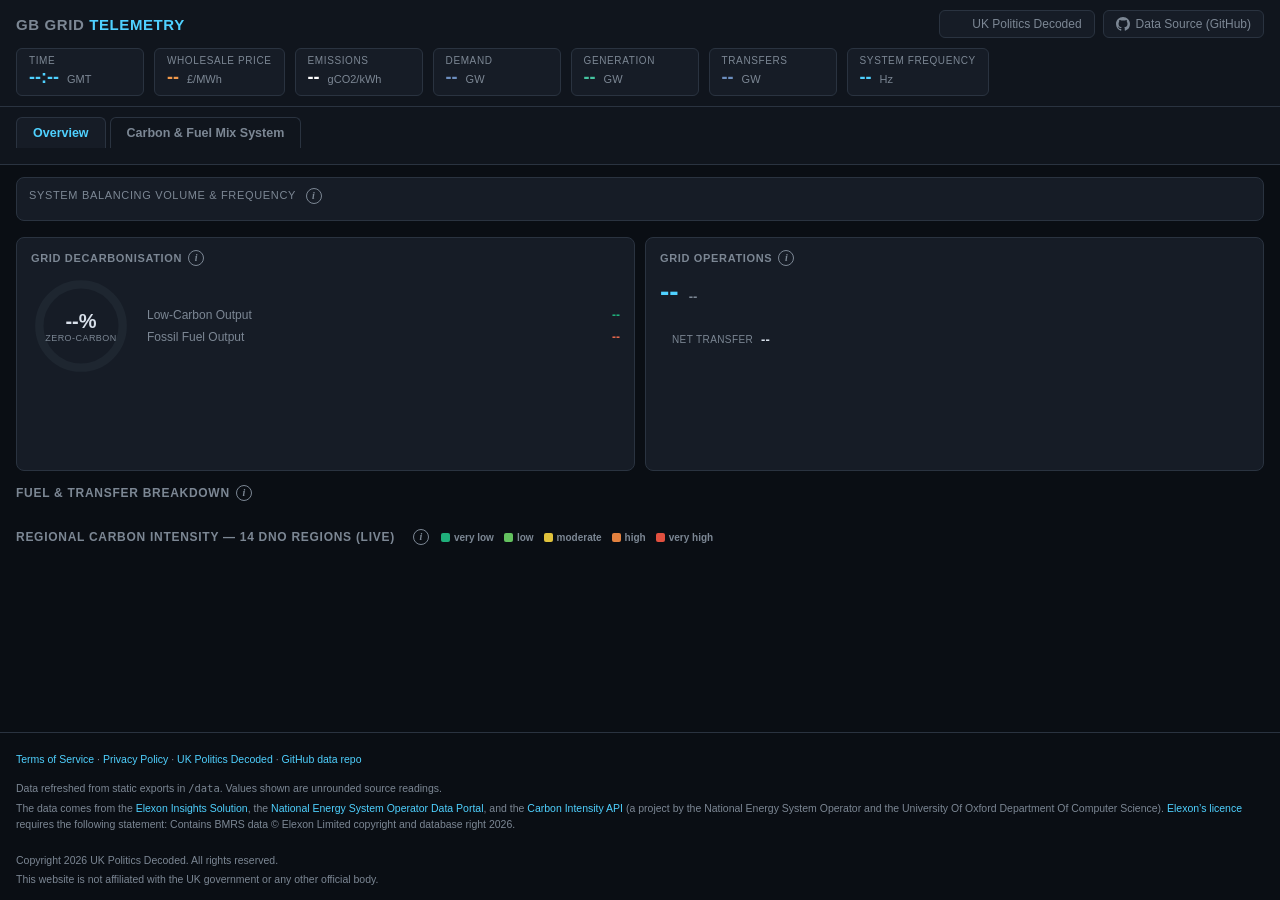
==== commit 96aef472: "feat(docs): add Carbon & Fuel Mix System tab (fuel mix, wholesale price, 24h regional dominant-fuel " ====
--- a/docs/index.standalone.html
+++ b/docs/index.standalone.html
@@ -171,6 +171,38 @@
   #metric-transfers .value { color: var(--c-imports); }
   #metric-time .value { color: var(--accent); }
 
+  /* Page-level tabs (Overview vs Carbon & Fuel Mix System) */
+  nav.page-nav {
+    display: flex;
+    gap: 4px;
+    padding: 10px 16px 0;
+    background: var(--bg-1);
+  }
+
+  nav.page-nav button {
+    background: transparent;
+    border: 1px solid var(--border);
+    border-bottom: none;
+    color: var(--text-dim);
+    padding: 8px 16px;
+    border-radius: 6px 6px 0 0;
+    font-size: 12.5px;
+    font-weight: 600;
+    cursor: pointer;
+    transition: background 0.15s, color 0.15s, border-color 0.15s;
+  }
+
+  nav.page-nav button:hover { color: var(--text); }
+
+  nav.page-nav button.active {
+    background: var(--bg-2);
+    color: var(--accent);
+    border-color: var(--border);
+  }
+
+  .app-page { display: none; }
+  .app-page.active { display: block; }
+
   /* Nav bar */
   nav.history-nav {
     display: flex;
@@ -331,6 +363,57 @@
     color: var(--text-dim);
     margin-top: 4px;
     text-transform: capitalize;
+  }
+
+  /* Regional 24h dominant-fuel heatmap strip */
+  .region-history {
+    display: flex;
+    flex-direction: column;
+    gap: 6px;
+    overflow-x: auto;
+  }
+
+  .region-history-row {
+    display: grid;
+    grid-template-columns: 150px 1fr;
+    align-items: center;
+    gap: 8px;
+  }
+
+  .region-history-row .name {
+    font-size: 11px;
+    color: var(--text-dim);
+    white-space: nowrap;
+    overflow: hidden;
+    text-overflow: ellipsis;
+  }
+
+  .region-history-cells {
+    display: flex;
+    gap: 1px;
+    min-width: 480px;
+  }
+
+  .region-history-cells .cell {
+    flex: 1 1 auto;
+    height: 20px;
+    border-radius: 2px;
+    cursor: default;
+  }
+
+  .region-history-axis {
+    display: grid;
+    grid-template-columns: 150px 1fr;
+    gap: 8px;
+    margin-top: 2px;
+  }
+
+  .region-history-axis .labels {
+    display: flex;
+    justify-content: space-between;
+    font-size: 9.5px;
+    color: var(--text-dim);
+    min-width: 480px;
   }
 
   footer {
@@ -767,91 +850,128 @@
     </div>
   </header>
 
+  <nav class="page-nav" id="pageNav">
+    <button data-page="overview" class="active">Overview</button>
+    <button data-page="fuelmix">Carbon &amp; Fuel Mix System</button>
+  </nav>
+
   <nav class="history-nav" id="historyNav">
     <span class="nav-status" id="navStatus"></span>
   </nav>
 
-  <main class="viewport">
-    <div class="chart-panel">
-      <div class="panel-title">
-        <span>National Generation Mix &amp; Carbon Intensity <button class="info-icon" data-info-key="upperChart" aria-label="About this section">i</button></span>
-        <span id="upperRange"></span>
+  <div class="app-page active" id="page-overview">
+    <main class="viewport">
+      <div class="chart-panel">
+        <div class="panel-title">
+          <span>System Balancing Volume &amp; Frequency <button class="info-icon" data-info-key="lowerChart" aria-label="About this section">i</button></span>
+          <span id="lowerRange"></span>
+        </div>
+        <div class="chart-holder" id="lowerChart"></div>
       </div>
-      <div class="chart-holder" id="upperChart"></div>
-    </div>
-
-    <div class="chart-panel">
-      <div class="panel-title">
-        <span>System Balancing Volume &amp; Frequency <button class="info-icon" data-info-key="lowerChart" aria-label="About this section">i</button></span>
-        <span id="lowerRange"></span>
-      </div>
-      <div class="chart-holder" id="lowerChart"></div>
-    </div>
-  </main>
-
-  <section class="summary">
-    <div class="summary-cards">
-      <div class="summary-card" id="decarbCard">
-        <h3>Grid Decarbonisation <button class="info-icon" data-info-key="decarbCard" aria-label="About this section">i</button></h3>
-        <div class="decarb-body">
-          <div class="gauge-wrap">
-            <svg class="gauge-svg" viewBox="0 0 120 120">
-              <circle class="gauge-track" cx="60" cy="60" r="50"></circle>
-              <circle class="gauge-progress" id="decarbGaugeProgress" cx="60" cy="60" r="50"></circle>
-            </svg>
-            <div class="gauge-label">
-              <span class="pct" id="decarbPct">--%</span>
-              <span class="caption">Zero-Carbon</span>
+    </main>
+
+    <section class="summary">
+      <div class="summary-cards">
+        <div class="summary-card" id="decarbCard">
+          <h3>Grid Decarbonisation <button class="info-icon" data-info-key="decarbCard" aria-label="About this section">i</button></h3>
+          <div class="decarb-body">
+            <div class="gauge-wrap">
+              <svg class="gauge-svg" viewBox="0 0 120 120">
+                <circle class="gauge-track" cx="60" cy="60" r="50"></circle>
+                <circle class="gauge-progress" id="decarbGaugeProgress" cx="60" cy="60" r="50"></circle>
+              </svg>
+              <div class="gauge-label">
+                <span class="pct" id="decarbPct">--%</span>
+                <span class="caption">Zero-Carbon</span>
+              </div>
+            </div>
+            <div class="decarb-submetrics">
+              <div class="submetric-row low-carbon">
+                <span class="name">Low-Carbon Output</span>
+                <span class="val" id="metric-lowcarbon">--</span>
+              </div>
+              <div class="submetric-row fossil">
+                <span class="name">Fossil Fuel Output</span>
+                <span class="val" id="metric-fossil">--</span>
+              </div>
             </div>
           </div>
-          <div class="decarb-submetrics">
-            <div class="submetric-row low-carbon">
-              <span class="name">Low-Carbon Output</span>
-              <span class="val" id="metric-lowcarbon">--</span>
+          <div class="sparkline-holder" id="forecastSparkline"></div>
+        </div>
+
+        <div class="summary-card" id="opsCard">
+          <h3>Grid Operations <button class="info-icon" data-info-key="opsCard" aria-label="About this section">i</button></h3>
+          <div class="ops-body">
+            <div class="freq-display">
+              <span class="freq-value" id="opsFrequency">--</span>
+              <span class="freq-delta flat" id="opsFreqDelta">--</span>
             </div>
-            <div class="submetric-row fossil">
-              <span class="name">Fossil Fuel Output</span>
-              <span class="val" id="metric-fossil">--</span>
-            </div>
+            <span class="net-transfer-badge" id="netTransferBadge">
+              <span class="label">Net Transfer</span>
+              <span id="netTransferValue">--</span>
+            </span>
           </div>
         </div>
-        <div class="sparkline-holder" id="forecastSparkline"></div>
       </div>
-
-      <div class="summary-card" id="opsCard">
-        <h3>Grid Operations <button class="info-icon" data-info-key="opsCard" aria-label="About this section">i</button></h3>
-        <div class="ops-body">
-          <div class="freq-display">
-            <span class="freq-value" id="opsFrequency">--</span>
-            <span class="freq-delta flat" id="opsFreqDelta">--</span>
-          </div>
-          <span class="net-transfer-badge" id="netTransferBadge">
-            <span class="label">Net Transfer</span>
-            <span id="netTransferValue">--</span>
-          </span>
+    </section>
+
+    <section class="detail">
+      <h2>Fuel &amp; Transfer Breakdown <button class="info-icon" data-info-key="detailGrid" aria-label="About this section">i</button></h2>
+      <div class="detail-grid" id="detailGrid"></div>
+    </section>
+
+    <section class="regional">
+      <h2>
+        Regional Carbon Intensity — 14 DNO Regions (live) <button class="info-icon" data-info-key="regionGrid" aria-label="About this section">i</button>
+        <span class="legend-swatches">
+          <span><i style="background:var(--very-low)"></i>very low</span>
+          <span><i style="background:var(--low)"></i>low</span>
+          <span><i style="background:var(--moderate)"></i>moderate</span>
+          <span><i style="background:var(--high)"></i>high</span>
+          <span><i style="background:var(--very-high)"></i>very high</span>
+        </span>
+      </h2>
+      <div class="region-grid" id="regionGrid"></div>
+    </section>
+  </div>
+
+  <div class="app-page" id="page-fuelmix">
+    <main class="viewport">
+      <div class="chart-panel">
+        <div class="panel-title">
+          <span>National Generation Mix &amp; Carbon Intensity <button class="info-icon" data-info-key="upperChart" aria-label="About this section">i</button></span>
+          <span id="upperRange"></span>
         </div>
+        <div class="chart-holder" id="upperChart"></div>
       </div>
-    </div>
-  </section>
-
-  <section class="detail">
-    <h2>Fuel &amp; Transfer Breakdown <button class="info-icon" data-info-key="detailGrid" aria-label="About this section">i</button></h2>
-    <div class="detail-grid" id="detailGrid"></div>
-  </section>
-
-  <section class="regional">
-    <h2>
-      Regional Carbon Intensity — 14 DNO Regions <button class="info-icon" data-info-key="regionGrid" aria-label="About this section">i</button>
-      <span class="legend-swatches">
-        <span><i style="background:var(--very-low)"></i>very low</span>
-        <span><i style="background:var(--low)"></i>low</span>
-        <span><i style="background:var(--moderate)"></i>moderate</span>
-        <span><i style="background:var(--high)"></i>high</span>
-        <span><i style="background:var(--very-high)"></i>very high</span>
-      </span>
-    </h2>
-    <div class="region-grid" id="regionGrid"></div>
-  </section>
+
+      <div class="chart-panel">
+        <div class="panel-title">
+          <span>Wholesale Electricity Price <button class="info-icon" data-info-key="priceChart" aria-label="About this section">i</button></span>
+          <span id="priceRange"></span>
+        </div>
+        <div class="chart-holder" id="priceChart"></div>
+      </div>
+    </main>
+
+    <section class="regional">
+      <h2>
+        Dominant Fuel per DNO Region — Last 24h <button class="info-icon" data-info-key="regionHistory" aria-label="About this section">i</button>
+        <span class="legend-swatches">
+          <span><i style="background:var(--very-low)"></i>very low</span>
+          <span><i style="background:var(--low)"></i>low</span>
+          <span><i style="background:var(--moderate)"></i>moderate</span>
+          <span><i style="background:var(--high)"></i>high</span>
+          <span><i style="background:var(--very-high)"></i>very high</span>
+        </span>
+      </h2>
+      <div class="region-history" id="regionHistory"></div>
+      <div class="region-history-axis">
+        <span></span>
+        <span class="labels" id="regionHistoryAxis"></span>
+      </div>
+    </section>
+  </div>
 
   <footer>
     <br>
@@ -1102,10 +1222,45 @@
   const upperChart = buildUpperChart(upperContainer);
   const lowerChart = buildLowerChart(lowerContainer);
 
-  new ResizeObserver(() => {
-    upperChart.setSize({ width: upperContainer.clientWidth, height: UPPER_CHART_HEIGHT });
-    lowerChart.setSize({ width: lowerContainer.clientWidth, height: LOWER_CHART_HEIGHT });
-  }).observe(document.querySelector("main.viewport"));
+  document.querySelectorAll("main.viewport").forEach(el => {
+    new ResizeObserver(() => {
+      upperChart.setSize({ width: upperContainer.clientWidth, height: UPPER_CHART_HEIGHT });
+      lowerChart.setSize({ width: lowerContainer.clientWidth, height: LOWER_CHART_HEIGHT });
+      if (priceChart) priceChart.setSize({ width: priceContainer.clientWidth, height: PRICE_CHART_HEIGHT });
+    }).observe(el);
+  });
+
+  // Wholesale price chart (£/MWh), half-hourly - Market Index Data.
+  const PRICE_CHART_HEIGHT = 220;
+
+  function buildPriceChart(container) {
+    const opts = {
+      width: container.clientWidth,
+      height: PRICE_CHART_HEIGHT,
+      cursor: { sync: { key: SYNC_KEY } },
+      scales: { x: { time: true }, price: { auto: true } },
+      axes: [
+        { stroke: "#7c8794", grid: { stroke: "#20293380" } },
+        { scale: "price", stroke: "#7c8794", grid: { stroke: "#20293380" }, label: "£/MWh" },
+      ],
+      series: [
+        { label: "Time" },
+        {
+          label: "Wholesale Price (£/MWh)",
+          scale: "price",
+          stroke: "#f2c94c",
+          width: 1.5,
+          fill: "rgba(242,201,76,0.12)",
+          points: { show: false },
+          value: exactValueFormatter,
+        },
+      ],
+    };
+    return new uPlot(opts, [[0], [0]], container);
+  }
+
+  const priceContainer = document.getElementById("priceChart");
+  const priceChart = buildPriceChart(priceContainer);
 
   // 48h carbon intensity forecast sparkline (Decarbonisation card). Legend is
   // enabled (for exact-value hover tooltips) but repositioned via CSS as a
@@ -1364,6 +1519,11 @@
         toSeriesArray(cols.system_frequency),
       ]);
 
+      priceChart.setData([
+        x,
+        toSeriesArray(cols.wholesale_price_gbp_mwh),
+      ]);
+
       const snapshot = buildSnapshot(cols);
       updateBanner(snapshot, cols.timestamp[cols.timestamp.length - 1]);
       renderDetailTable(snapshot);
@@ -1374,6 +1534,7 @@
       const last = cols.timestamp[cols.timestamp.length - 1];
       document.getElementById("upperRange").textContent = `${first} \u2192 ${last}`;
       document.getElementById("lowerRange").textContent = `${cols.__rowCount} points`;
+      document.getElementById("priceRange").textContent = `${first} \u2192 ${last}`;
       setNavStatus(`${cols.__rowCount} points loaded`);
     } catch (err) {
       console.error("Failed to load timeline", tabKey, err);
@@ -1453,6 +1614,110 @@
     } catch (err) {
       console.error("Failed to load regional snapshot", err);
       grid.innerHTML = `<div style="color:var(--text-dim)">Regional data failed to load (${err.message})</div>`;
+    }
+  }
+
+  // ------------------------------------------------------------------
+  // Page-level tabs (Overview vs Carbon & Fuel Mix System)
+  // ------------------------------------------------------------------
+  function setupPageNav() {
+    document.querySelectorAll("#pageNav button").forEach(btn => {
+      btn.addEventListener("click", () => {
+        const page = btn.dataset.page;
+        document.querySelectorAll("#pageNav button").forEach(b => b.classList.toggle("active", b === btn));
+        document.querySelectorAll(".app-page").forEach(el => {
+          el.classList.toggle("active", el.id === `page-${page}`);
+        });
+        // uPlot canvases in a previously display:none page report clientWidth=0,
+        // so force a resize pass once the page becomes visible again.
+        requestAnimationFrame(() => {
+          upperChart.setSize({ width: upperContainer.clientWidth, height: UPPER_CHART_HEIGHT });
+          lowerChart.setSize({ width: lowerContainer.clientWidth, height: LOWER_CHART_HEIGHT });
+          priceChart.setSize({ width: priceContainer.clientWidth, height: PRICE_CHART_HEIGHT });
+        });
+      });
+    });
+  }
+
+  // ------------------------------------------------------------------
+  // Regional 24h dominant-fuel heatmap ("Carbon & Fuel Mix System" page)
+  // ------------------------------------------------------------------
+  const LONDON_TIME_SHORT_FMT = new Intl.DateTimeFormat("en-GB", {
+    timeZone: "Europe/London", hour: "2-digit", minute: "2-digit", hour12: false,
+  });
+
+  async function loadRegionalHistory() {
+    const holder = document.getElementById("regionHistory");
+    const axis = document.getElementById("regionHistoryAxis");
+    try {
+      const res = await fetch(`${DATA_DIR}/regional_day.json?v=${Date.now()}`);
+      if (!res.ok) throw new Error(`HTTP ${res.status}`);
+      const payload = await res.json();
+      const cols = toColumns(payload);
+
+      if (!cols.__rowCount) {
+        holder.innerHTML = `<div style="color:var(--text-dim)">No regional history available yet.</div>`;
+        return;
+      }
+
+      // Group rows by region, preserving chronological order within each region.
+      const byRegion = new Map();
+      for (let i = 0; i < cols.__rowCount; i++) {
+        const key = cols.region_id[i];
+        if (!byRegion.has(key)) byRegion.set(key, { name: cols.dno_region[i], periods: [] });
+        byRegion.get(key).periods.push({
+          timestamp: cols.timestamp[i],
+          intensity: cols.carbon_intensity[i],
+          index: cols.index_level[i],
+          fuel: cols.top_fuel[i],
+        });
+      }
+
+      holder.innerHTML = "";
+      const regionIds = [...byRegion.keys()].sort((a, b) => a - b);
+      let axisSource = null;
+
+      regionIds.forEach(regionId => {
+        const region = byRegion.get(regionId);
+        if (!axisSource || region.periods.length > axisSource.length) axisSource = region.periods;
+
+        const row = document.createElement("div");
+        row.className = "region-history-row";
+
+        const nameEl = document.createElement("span");
+        nameEl.className = "name";
+        nameEl.textContent = region.name || `Region ${regionId}`;
+        row.appendChild(nameEl);
+
+        const cellsEl = document.createElement("div");
+        cellsEl.className = "region-history-cells";
+        region.periods.forEach(period => {
+          const cell = document.createElement("div");
+          cell.className = "cell";
+          cell.style.background = INDEX_COLORS[period.index] || "var(--bg-3)";
+          const hhmm = LONDON_TIME_SHORT_FMT.format(new Date(period.timestamp));
+          const intensityText = (period.intensity === null || period.intensity === undefined) ? "--" : period.intensity;
+          cell.title = `${hhmm} \u2014 ${period.fuel || "--"}, ${intensityText} gCO2/kWh (${period.index || "--"})`;
+          cellsEl.appendChild(cell);
+        });
+        row.appendChild(cellsEl);
+
+        holder.appendChild(row);
+      });
+
+      // Sparse time-axis labels (every 4 hours) under the last row, matching
+      // the number of half-hour cells rendered.
+      axis.innerHTML = "";
+      if (axisSource) {
+        axisSource.forEach((period, i) => {
+          const label = document.createElement("span");
+          if (i % 8 === 0) label.textContent = LONDON_TIME_SHORT_FMT.format(new Date(period.timestamp));
+          axis.appendChild(label);
+        });
+      }
+    } catch (err) {
+      console.error("Failed to load regional history", err);
+      holder.innerHTML = `<div style="color:var(--text-dim)">Regional history failed to load (${err.message})</div>`;
     }
   }
 
@@ -1491,7 +1756,22 @@
     },
     regionGrid: {
       title: "Regional Carbon Intensity — 14 DNO Regions",
-      body: "Shows the current carbon intensity and dominant fuel source for each of the 14 GB Distribution Network Operator (DNO) regions.",
+      body: "Shows the current carbon intensity and dominant fuel source for each of the 14 GB Distribution Network Operator (DNO) regions. " +
+        "\"Imports\" as a dominant fuel means that region is drawing most of its electricity from a neighbouring DNO region rather than generating it locally " +
+        "(e.g. the North East often imports from Scotland, which frequently sits near 0 gCO2/kWh thanks to wind and hydro).",
+    },
+    priceChart: {
+      title: "Wholesale Electricity Price",
+      body: "The GB day-ahead/within-day wholesale price (£/MWh), volume-weighted across reporting exchanges from Elexon's Market Index Data (MID). " +
+        "This is a single system-wide marginal price for each half-hour settlement period — every generator accepted in that period is paid the same price " +
+        "regardless of technology (wind, gas, nuclear, etc. all clear at the same rate). The API's do not publish a separate price per fuel type for the wholesale market, " +
+        "because that is not how marginal pricing works: it is one clearing price for everyone, set by the most expensive generator needed to meet demand in that period.",
+    },
+    regionHistory: {
+      title: "Dominant Fuel per DNO Region — Last 24h",
+      body: "Each row is one of the 14 GB DNO regions; each cell is one half-hour settlement period over the last 24 hours, coloured by that region's carbon " +
+        "intensity index. Hover a cell to see the exact time, dominant fuel source, and gCO2/kWh reading for that period. This lets you see how quickly the " +
+        "generation mix — and therefore emissions — can change locally within a single day, which the live snapshot above cannot show.",
     },
   };
 
@@ -1532,12 +1812,15 @@
   // Init
   // ------------------------------------------------------------------
   buildNav();
+  setupPageNav();
   loadTimeline(activeTabKey);
   loadRegional();
+  loadRegionalHistory();
   loadCarbonForecast();
   setupInfoModal();
   restartAutoRefresh();
   setInterval(loadRegional, AUTO_REFRESH_MS);
+  setInterval(loadRegionalHistory, AUTO_REFRESH_MS);
   setInterval(loadCarbonForecast, AUTO_REFRESH_MS);
 })();
 </script>
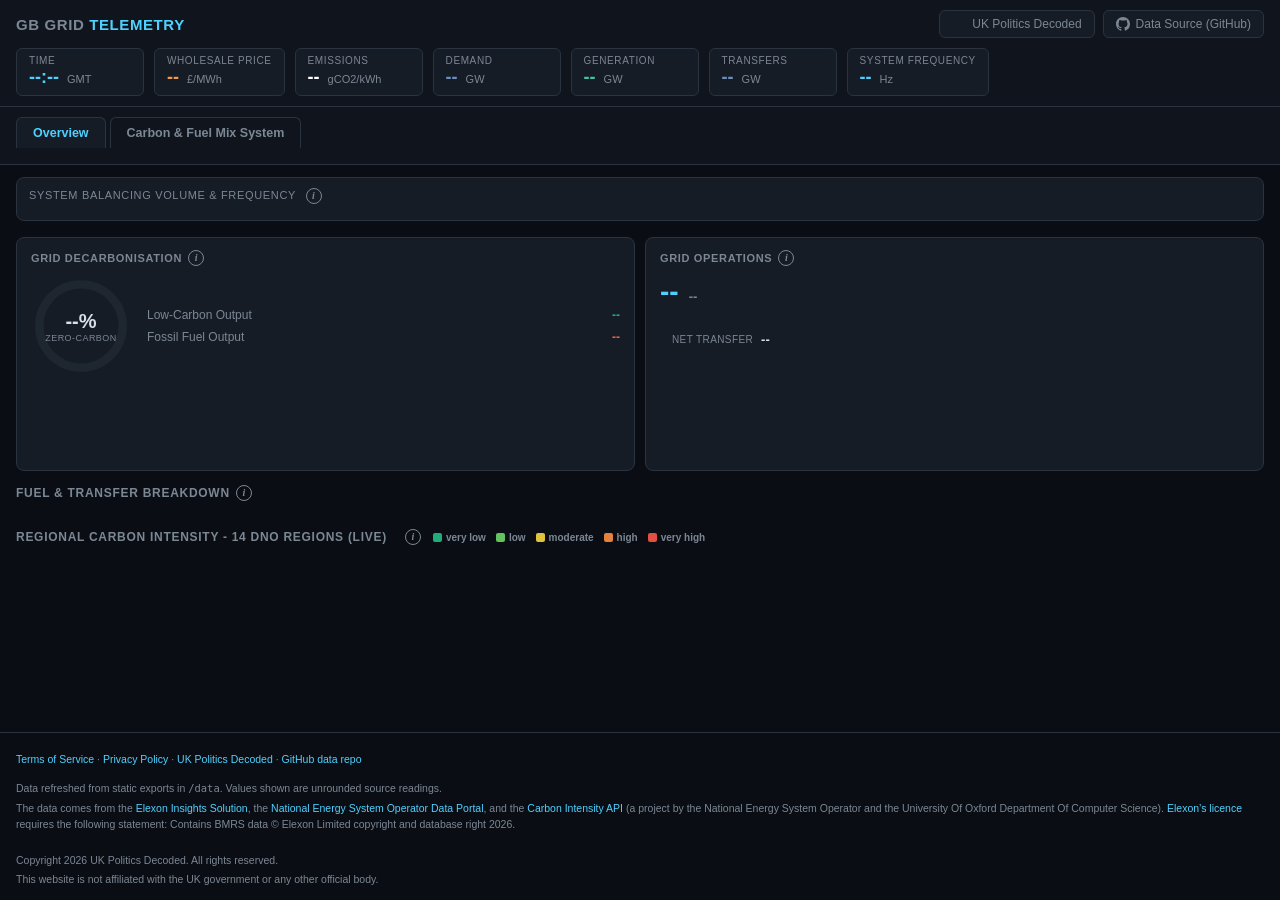
==== commit 57cfcfd2: "feat(docs): show a data-outage banner when the fallback snapshot is stale Adds an amber notice above" ====
--- a/docs/index.standalone.html
+++ b/docs/index.standalone.html
@@ -4,7 +4,7 @@
 <meta charset="UTF-8">
 <meta name="viewport" content="width=device-width, initial-scale=1.0">
 <title>GB National Grid Live: Real-Time Electricity &amp; Carbon Data | UK Politics Decoded</title>
-<meta name="description" content="Live tracker for Great Britain's electricity grid — generation mix, carbon intensity, wholesale price, system frequency and interconnector flows, plus all 14 UK DNO regions. A free resource from UK Politics Decoded.">
+<meta name="description" content="Live tracker for Great Britain's electricity grid - generation mix, carbon intensity, wholesale price, system frequency and interconnector flows, plus all 14 UK DNO regions. A free resource from UK Politics Decoded.">
 <meta name="author" content="UK Politics Decoded">
 <meta name="robots" content="index, follow">
 <link rel="canonical" href="http://nationalgrid.ukpoliticsdecoded.uk/">
@@ -14,7 +14,7 @@
 <meta property="og:type" content="website">
 <meta property="og:site_name" content="UK Politics Decoded">
 <meta property="og:title" content="GB National Grid Live: Real-Time Electricity &amp; Carbon Data">
-<meta property="og:description" content="Live tracker for Great Britain's electricity grid — generation mix, carbon intensity, wholesale price, system frequency and interconnector flows, plus all 14 UK DNO regions.">
+<meta property="og:description" content="Live tracker for Great Britain's electricity grid - generation mix, carbon intensity, wholesale price, system frequency and interconnector flows, plus all 14 UK DNO regions.">
 <meta property="og:url" content="http://nationalgrid.ukpoliticsdecoded.uk/">
 <meta property="og:locale" content="en_GB">
 <meta property="og:image" content="https://ukpoliticsdecoded.uk/assets/images/logo.webp">
@@ -23,7 +23,7 @@
 <!-- Twitter Card -->
 <meta name="twitter:card" content="summary">
 <meta name="twitter:title" content="GB National Grid Live: Real-Time Electricity &amp; Carbon Data">
-<meta name="twitter:description" content="Live tracker for Great Britain's electricity grid — generation mix, carbon intensity, wholesale price, system frequency and interconnector flows, plus all 14 UK DNO regions.">
+<meta name="twitter:description" content="Live tracker for Great Britain's electricity grid - generation mix, carbon intensity, wholesale price, system frequency and interconnector flows, plus all 14 UK DNO regions.">
 <meta name="twitter:image" content="https://ukpoliticsdecoded.uk/assets/images/logo.webp">
 
 <link rel="stylesheet" href="https://cdn.jsdelivr.net/npm/uplot@1.6.31/dist/uPlot.min.css">
@@ -123,6 +123,40 @@
   .header-link-btn img { border-radius: 2px; }
 
   .header-link-btn svg { fill: currentColor; }
+
+  /* Data outage / staleness notice */
+  .outage-banner {
+    display: none;
+    align-items: flex-start;
+    gap: 10px;
+    background: rgba(217, 119, 6, 0.12);
+    border: 1px solid rgba(217, 119, 6, 0.45);
+    border-radius: 6px;
+    padding: 8px 12px;
+    margin-bottom: 10px;
+    font-size: 12.5px;
+    color: #f0b429;
+    line-height: 1.4;
+  }
+
+  .outage-banner.visible {
+    display: flex;
+  }
+
+  .outage-banner .icon {
+    flex: 0 0 auto;
+    font-size: 15px;
+    line-height: 1.4;
+  }
+
+  .outage-banner strong {
+    color: #ffcf5c;
+  }
+
+  .outage-banner .detail {
+    color: var(--text-dim);
+    font-weight: 400;
+  }
 
   /* Metrics bar */
   .metrics-bar {
@@ -818,6 +852,14 @@
         Data Source (GitHub)
       </a>
     </div>
+    <div class="outage-banner" id="outageBanner">
+      <span class="icon">&#9888;</span>
+      <span>
+        <strong>Data source delayed.</strong>
+        <span id="outageBannerText">Some figures below are from the last available reading rather than live data.</span>
+        <span class="detail" id="outageBannerDetail"></span>
+      </span>
+    </div>
     <div class="metrics-bar" id="summaryBanner">
       <div class="metric-chip" id="metric-time">
         <span class="label">Time</span>
@@ -922,7 +964,7 @@
 
     <section class="regional">
       <h2>
-        Regional Carbon Intensity — 14 DNO Regions (live) <button class="info-icon" data-info-key="regionGrid" aria-label="About this section">i</button>
+        Regional Carbon Intensity - 14 DNO Regions (live) <button class="info-icon" data-info-key="regionGrid" aria-label="About this section">i</button>
         <span class="legend-swatches">
           <span><i style="background:var(--very-low)"></i>very low</span>
           <span><i style="background:var(--low)"></i>low</span>
@@ -956,7 +998,7 @@
 
     <section class="regional">
       <h2>
-        Dominant Fuel per DNO Region — Last 24h <button class="info-icon" data-info-key="regionHistory" aria-label="About this section">i</button>
+        Dominant Fuel per DNO Region - Last 24h <button class="info-icon" data-info-key="regionHistory" aria-label="About this section">i</button>
         <span class="legend-swatches">
           <span><i style="background:var(--very-low)"></i>very low</span>
           <span><i style="background:var(--low)"></i>low</span>
@@ -1113,7 +1155,7 @@
   }
 
   /** Format a raw numeric value for legend/tooltip display without any
-   *  rounding — mirrors exactly what is stored in the source JSON. */
+   *  rounding - mirrors exactly what is stored in the source JSON. */
   function exactValueFormatter(u, v) {
     if (v === null || v === undefined || Number.isNaN(v)) return "--";
     return String(v);
@@ -1128,13 +1170,45 @@
   }
 
   /** Build a {columnName: latestValue} snapshot from a parsed timeline payload. */
+  // Fields whose completeness we require before treating a row as "the
+  // current snapshot" for the summary banner/cards - i.e. the aggregates the
+  // backend only ever populates once Elexon's FUELINST batch has fully landed
+  // for that settlement period (see fetch_grid.py's fuelinst_complete guard).
+  // The most recent settlement period is null here for roughly the first
+  // 5-15 minutes of every half hour until Elexon catches up - using it
+  // directly would flash the whole banner to "--" on a very routine, expected
+  // schedule rather than showing the still-fully-valid previous period.
+  const SNAPSHOT_COMPLETENESS_FIELD = "total_generation_mw";
+
+  /** Build a {columnName: value} snapshot from a single consistent row - the
+   *  most recent row where SNAPSHOT_COMPLETENESS_FIELD is present, falling
+   *  back to the very last row if none qualify (e.g. a brand new/near-empty
+   *  dataset). Deliberately NOT an independent "last non-null" search per
+   *  column: mixing values pulled from different timestamps produces
+   *  internally-inconsistent readouts (e.g. "100% zero-carbon" alongside a
+   *  nonzero fossil-fuel figure from an earlier, different period) whenever
+   *  different upstream fields go null on different rows - which happens
+   *  often, since Elexon publishes ~18 fuel readings per settlement period
+   *  and they don't all land at once. Any field still missing on the chosen
+   *  row renders as "--" (handled by each metric's own null-check) rather
+   *  than silently substituting a stale value from a different point in
+   *  time. */
   function buildSnapshot(cols) {
+    const completeness = cols[SNAPSHOT_COMPLETENESS_FIELD] || [];
+    let idx = cols.__rowCount - 1;
+    for (let i = idx; i >= 0; i--) {
+      if (completeness[i] !== null && completeness[i] !== undefined) {
+        idx = i;
+        break;
+      }
+    }
     const snapshot = {};
     for (const key of Object.keys(cols)) {
       if (key === "__rowCount") continue;
-      snapshot[key] = lastNonNull(cols[key]);
+      const value = cols[key][idx];
+      snapshot[key] = (value === null || value === undefined) ? null : value;
     }
-    return snapshot;
+    return { snapshot, timestamp: cols.timestamp[idx] };
   }
 
   /** Sum a snapshot's named columns; returns null if none of them have a value. */
@@ -1310,6 +1384,42 @@
     updateStructuredDataFreshness(latestTimestamp);
   }
 
+  // How far behind "now" the freshest published row is allowed to be before
+  // we treat it as a routine publishing lag (Elexon/NESO/Carbon Intensity all
+  // publish on a ~5-30 min cadence with some normal jitter) rather than an
+  // actual outage worth surfacing to visitors.
+  const OUTAGE_THRESHOLD_MINUTES = 75;
+
+  /** Compare the snapshot row buildSnapshot() actually chose - i.e. the most
+   *  recent row where the completeness-gated aggregates are present - against
+   *  "now". Checking the raw newest row's age isn't enough: other sources
+   *  (Carbon Intensity API, embedded solar/wind, wholesale price) can keep
+   *  publishing fresh rows on schedule even while Elexon's FUELINST feed
+   *  itself is stalled, so the newest row can look recent while the fields
+   *  buildSnapshot() actually falls back on are hours stale. That silent
+   *  fallback is good for consistency but would otherwise look, to a
+   *  visitor, like the site quietly stopped updating. This surfaces it. */
+  function updateOutageBanner(cols, snapshotTimestamp) {
+    const banner = document.getElementById("outageBanner");
+    if (!cols.__rowCount || !snapshotTimestamp) {
+      banner.classList.remove("visible");
+      return;
+    }
+    const ageMinutes = (Date.now() - Date.parse(snapshotTimestamp)) / 60000;
+    if (ageMinutes < OUTAGE_THRESHOLD_MINUTES) {
+      banner.classList.remove("visible");
+      return;
+    }
+    const hours = ageMinutes / 60;
+    const ageText = hours >= 1.5 ? `${hours.toFixed(1)} hours` : `${Math.round(ageMinutes)} minutes`;
+    const asOf = LONDON_TIME_SHORT_FMT.format(new Date(snapshotTimestamp));
+    document.getElementById("outageBannerText").textContent =
+      `The upstream grid data feed hasn't fully updated in over ${ageText}.`;
+    document.getElementById("outageBannerDetail").textContent =
+      ` Figures and charts below are showing the last complete reading (as of ${asOf} BST/GMT) and may have gaps until it resumes.`;
+    banner.classList.add("visible");
+  }
+
   // Keeps the WebApplication JSON-LD's dateModified in step with the latest
   // loaded data point, as a freshness signal for search engines.
   function updateStructuredDataFreshness(latestTimestamp) {
@@ -1524,8 +1634,9 @@
         toSeriesArray(cols.wholesale_price_gbp_mwh),
       ]);
 
-      const snapshot = buildSnapshot(cols);
-      updateBanner(snapshot, cols.timestamp[cols.timestamp.length - 1]);
+      const { snapshot, timestamp: snapshotTimestamp } = buildSnapshot(cols);
+      updateBanner(snapshot, snapshotTimestamp);
+      if (tabKey === "day") updateOutageBanner(cols, snapshotTimestamp);
       renderDetailTable(snapshot);
       updateDecarbCard(snapshot);
       updateOperationsCard(snapshot);
@@ -1728,7 +1839,7 @@
     upperChart: {
       title: "National Generation Mix & Carbon Intensity",
       body: "Shows the generation mix at a point in time (wind, solar, gas, nuclear, biomass, imports, in MW) alongside national carbon intensity (gCO2/kWh). " +
-        "Solar isn't metered by Elexon at all, and Elexon's wind figure only covers transmission connected wind farms, so both are combined with NESO's embedded (distribution-connected) generation estimates — see the Fuel &amp; Transfer Breakdown info for details.",
+        "Solar isn't metered by Elexon at all, and Elexon's wind figure only covers transmission connected wind farms, so both are combined with NESO's embedded (distribution connected) generation estimates, see the Fuel &amp; Transfer Breakdown info for details.",
     },
     lowerChart: {
       title: "System Balancing Volume & Frequency",
@@ -1737,8 +1848,8 @@
     },
     decarbCard: {
       title: "Grid Decarbonisation",
-      body: "Shows the current share of electricity generation coming from zero-carbon sources (wind, solar, nuclear, hydro) versus fossil fuels, " +
-        "plus a 48-hour forecast of national carbon intensity.",
+      body: "Shows the current share of electricity generation coming from zero carbon sources (wind, solar, nuclear, hydro) versus fossil fuels, " +
+        "plus a 48 hour forecast of national carbon intensity.",
     },
     opsCard: {
       title: "Grid Operations",
@@ -1751,27 +1862,27 @@
         "<br><br><strong>How accurate is this?</strong> Gas, coal, nuclear, biomass, hydro and interconnector flows come directly from Elexon's <code>FUELINST</code> meter readings (transmission connected generation only). " +
         "Solar isn't metered by Elexon at all, and its wind figure only covers transmission-connected wind farms both are supplemented with NESO's Demand Data Update dataset, which estimates embedded (distribution connected, e.g. rooftop solar) generation. " +
         "Battery storage shows <code>--</code> because Elexon doesn't yet publish battery charge/discharge data publicly, this affects every GB grid dashboard, not just this one. " +
-        "Percentages are relative to total demand (generation + net imports + storage discharge − storage charging), so they should sum to ~100%." +
-        "<br><br><strong>Why do figures differ from other dashboards (e.g. grid.iamkate.com)?</strong> They pull from the same public Elexon/NESO feeds, so figures should be broadly similar, but rarely identical: each site combines the feeds slightly differently (e.g. exactly how embedded generation is blended in), computes its \"demand\" denominator independently, and refreshes on its own schedule so a side-by-side comparison is really comparing two independent snapshots/estimates of the same underlying grid, not the same number twice.",
+        "Percentages are relative to total demand (generation + net imports + storage discharge - storage charging), so they should sum to ~100%." +
+        "<br><br><strong>Why do figures differ from other dashboards (e.g. grid.iamkate.com)?</strong> They pull from the same public Elexon/NESO feeds, so figures should be broadly similar, but rarely identical: each site combines the feeds slightly differently (e.g. exactly how embedded generation is blended in), computes its \"demand\" denominator independently, and refreshes on its own schedule so a side by side comparison is really comparing two independent snapshots/estimates of the same underlying grid, not the same number twice.",
     },
     regionGrid: {
-      title: "Regional Carbon Intensity — 14 DNO Regions",
+      title: "Regional Carbon Intensity - 14 DNO Regions",
       body: "Shows the current carbon intensity and dominant fuel source for each of the 14 GB Distribution Network Operator (DNO) regions. " +
         "\"Imports\" as a dominant fuel means that region is drawing most of its electricity from a neighbouring DNO region rather than generating it locally " +
         "(e.g. the North East often imports from Scotland, which frequently sits near 0 gCO2/kWh thanks to wind and hydro).",
     },
     priceChart: {
       title: "Wholesale Electricity Price",
-      body: "The GB day-ahead/within-day wholesale price (£/MWh), volume-weighted across reporting exchanges from Elexon's Market Index Data (MID). " +
-        "This is a single system-wide marginal price for each half-hour settlement period — every generator accepted in that period is paid the same price " +
+      body: "The GB day ahead/within day wholesale price (£/MWh), volume weighted across reporting exchanges from Elexon's Market Index Data (MID). " +
+        "This is a single system wide marginal price for each half hour settlement period, every generator accepted in that period is paid the same price " +
         "regardless of technology (wind, gas, nuclear, etc. all clear at the same rate). The API's do not publish a separate price per fuel type for the wholesale market, " +
         "because that is not how marginal pricing works: it is one clearing price for everyone, set by the most expensive generator needed to meet demand in that period.",
     },
     regionHistory: {
-      title: "Dominant Fuel per DNO Region — Last 24h",
-      body: "Each row is one of the 14 GB DNO regions; each cell is one half-hour settlement period over the last 24 hours, coloured by that region's carbon " +
+      title: "Dominant Fuel per DNO Region - Last 24h",
+      body: "Each row is one of the 14 GB DNO regions, each cell is one half hour settlement period over the last 24 hours, coloured by that region's carbon " +
         "intensity index. Hover a cell to see the exact time, dominant fuel source, and gCO2/kWh reading for that period. This lets you see how quickly the " +
-        "generation mix — and therefore emissions — can change locally within a single day, which the live snapshot above cannot show.",
+        "generation mix and therefore emissions can change locally within a single day, which the live snapshot above cannot show.",
     },
   };
 
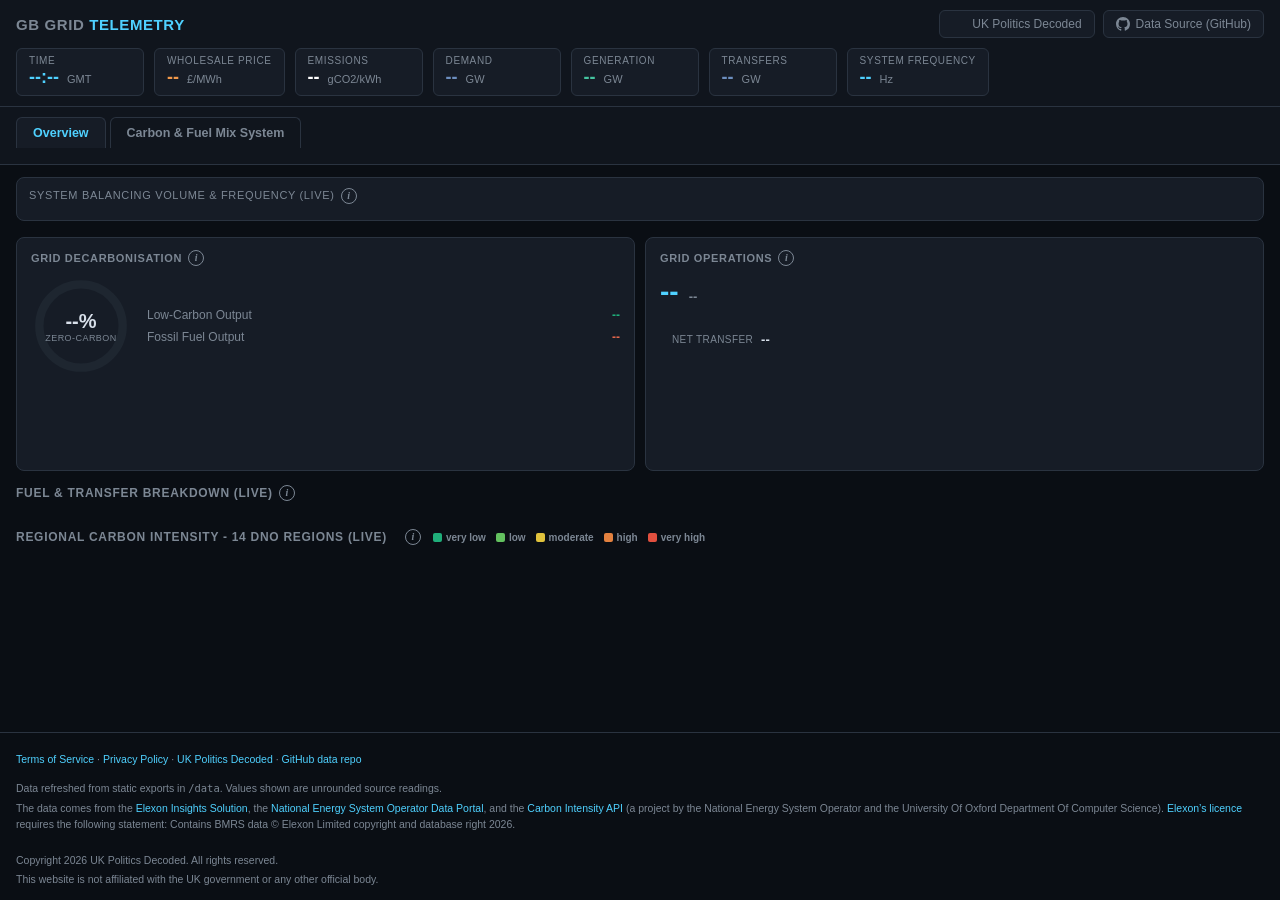
==== commit c53edc73: "added live to the graphs that are live" ====
--- a/docs/index.standalone.html
+++ b/docs/index.standalone.html
@@ -858,6 +858,7 @@
         <strong>Data source delayed.</strong>
         <span id="outageBannerText">Some figures below are from the last available reading rather than live data.</span>
         <span class="detail" id="outageBannerDetail"></span>
+        <button class="info-icon" data-info-key="outageBanner" aria-label="About this warning">i</button>
       </span>
     </div>
     <div class="metrics-bar" id="summaryBanner">
@@ -905,7 +906,7 @@
     <main class="viewport">
       <div class="chart-panel">
         <div class="panel-title">
-          <span>System Balancing Volume &amp; Frequency <button class="info-icon" data-info-key="lowerChart" aria-label="About this section">i</button></span>
+          <span>System Balancing Volume &amp; Frequency (LIVE)<button class="info-icon" data-info-key="lowerChart" aria-label="About this section">i</button></span>
           <span id="lowerRange"></span>
         </div>
         <div class="chart-holder" id="lowerChart"></div>
@@ -958,13 +959,13 @@
     </section>
 
     <section class="detail">
-      <h2>Fuel &amp; Transfer Breakdown <button class="info-icon" data-info-key="detailGrid" aria-label="About this section">i</button></h2>
+      <h2>Fuel &amp; Transfer Breakdown (LIVE)<button class="info-icon" data-info-key="detailGrid" aria-label="About this section">i</button></h2>
       <div class="detail-grid" id="detailGrid"></div>
     </section>
 
     <section class="regional">
       <h2>
-        Regional Carbon Intensity - 14 DNO Regions (live) <button class="info-icon" data-info-key="regionGrid" aria-label="About this section">i</button>
+        Regional Carbon Intensity - 14 DNO Regions (LIVE) <button class="info-icon" data-info-key="regionGrid" aria-label="About this section">i</button>
         <span class="legend-swatches">
           <span><i style="background:var(--very-low)"></i>very low</span>
           <span><i style="background:var(--low)"></i>low</span>
@@ -981,7 +982,7 @@
     <main class="viewport">
       <div class="chart-panel">
         <div class="panel-title">
-          <span>National Generation Mix &amp; Carbon Intensity <button class="info-icon" data-info-key="upperChart" aria-label="About this section">i</button></span>
+          <span>National Generation Mix &amp; Carbon Intensity (LIVE)<button class="info-icon" data-info-key="upperChart" aria-label="About this section">i</button></span>
           <span id="upperRange"></span>
         </div>
         <div class="chart-holder" id="upperChart"></div>
@@ -989,7 +990,7 @@
 
       <div class="chart-panel">
         <div class="panel-title">
-          <span>Wholesale Electricity Price <button class="info-icon" data-info-key="priceChart" aria-label="About this section">i</button></span>
+          <span>Wholesale Electricity Price (LIVE)<button class="info-icon" data-info-key="priceChart" aria-label="About this section">i</button></span>
           <span id="priceRange"></span>
         </div>
         <div class="chart-holder" id="priceChart"></div>
@@ -998,7 +999,7 @@
 
     <section class="regional">
       <h2>
-        Dominant Fuel per DNO Region - Last 24h <button class="info-icon" data-info-key="regionHistory" aria-label="About this section">i</button>
+        Dominant Fuel per DNO Region - Last 24h (LIVE)<button class="info-icon" data-info-key="regionHistory" aria-label="About this section">i</button>
         <span class="legend-swatches">
           <span><i style="background:var(--very-low)"></i>very low</span>
           <span><i style="background:var(--low)"></i>low</span>
@@ -1884,6 +1885,22 @@
         "intensity index. Hover a cell to see the exact time, dominant fuel source, and gCO2/kWh reading for that period. This lets you see how quickly the " +
         "generation mix and therefore emissions can change locally within a single day, which the live snapshot above cannot show.",
     },
+    outageBanner: {
+      title: "Data Source Delayed",
+      body: "This dashboard combines three independent upstream feeds: Elexon's <code>FUELINST</code> (per fuel type MW), Elexon's Market Index Data (wholesale price), " +
+        "and the Carbon Intensity API (carbon intensity + a fast fuel mix estimate). They don't always update in lockstep <code>FUELINST</code> in particular " +
+        "publishes roughly 18 separate fuel type/interconnector readings every settlement period, and every so often one of these feeds stalls upstream for an " +
+        "extended period (an outage on the data provider's side, not this site)." +
+        "<br><br><strong>Why not just show whatever is available?</strong> Early on this dashboard did exactly that, and it produced misleading numbers e.g. " +
+        "\"100% zero carbon\" shown next to a nonzero fossil fuel figure, because the two came from different, partially updated settlement periods. " +
+        "So there's now a guard: generation, demand and decarbonisation totals are only computed once <em>every</em> expected <code>FUELINST</code> reading for a " +
+        "settlement period has arrived, and the summary banner/cards always show one single, internally consistent settlement period rather than mixing the " +
+        "freshest available value for each field independently." +
+        "<br><br><strong>What this banner means for you:</strong> the guard has fallen back to the most recent settlement period that was fully complete, rather " +
+        "than a newer but partial one. The figures shown are genuinely correct for that period, just not the very latest possible moment and charts may " +
+        "show a gap at the leading edge until the delayed feed catches up. Everything self-corrects automatically on the next update once the upstream feed " +
+        "resumes publishing; no action is needed here.",
+    },
   };
 
   function setupInfoModal() {
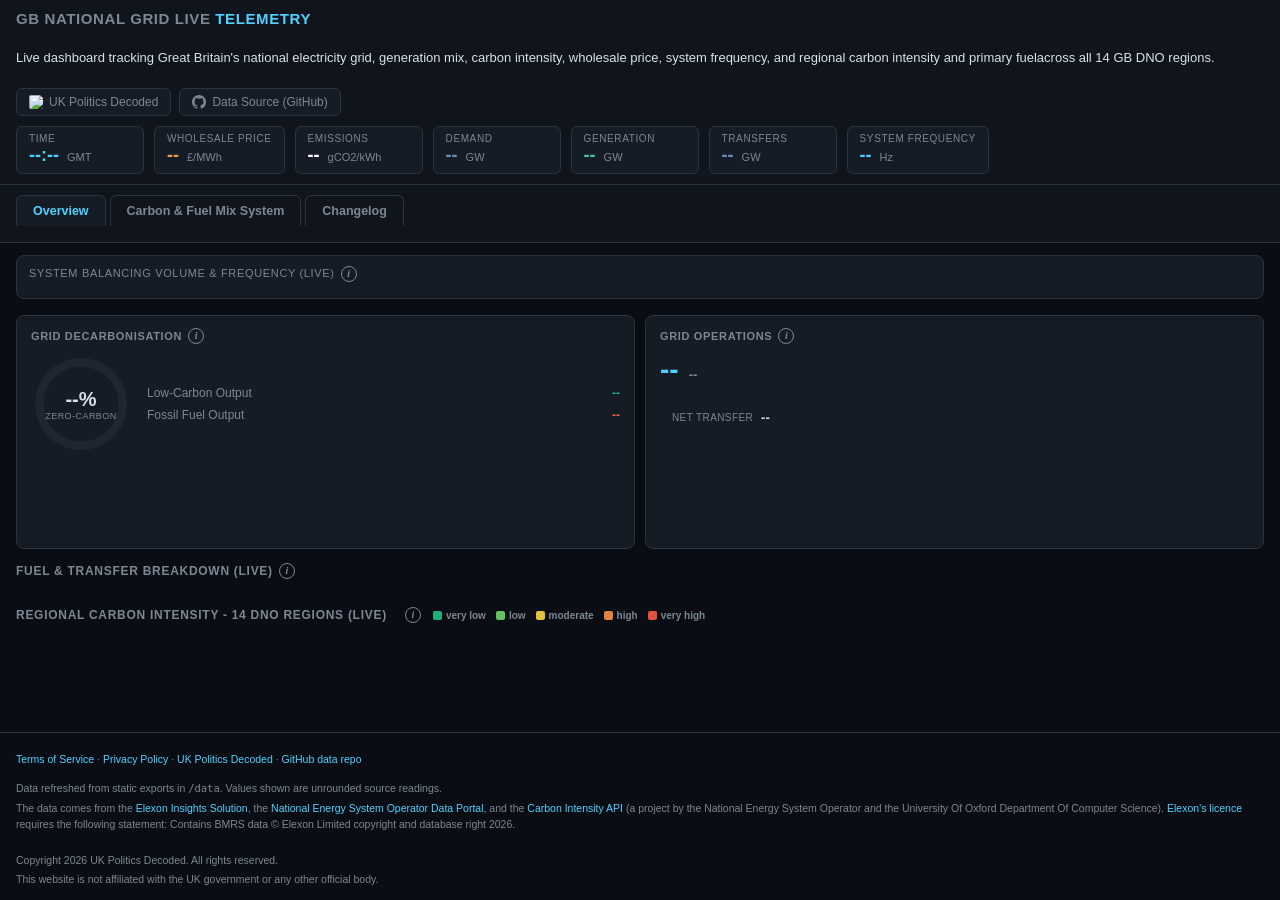
==== commit ae4c6a90: "update index.php and styles.css" ====
--- a/docs/index.standalone.html
+++ b/docs/index.standalone.html
@@ -8,7 +8,7 @@
 <meta name="author" content="UK Politics Decoded">
 <meta name="robots" content="index, follow">
 <link rel="canonical" href="http://nationalgrid.ukpoliticsdecoded.uk/">
-<link rel="icon" href="https://ukpoliticsdecoded.uk/assets/images/logo.webp" type="image/webp">
+<link rel="icon" href="https://ukpoliticsdecoded.uk/favicon.ico" type="image/webp">
 
 <!-- Open Graph / social previews -->
 <meta property="og:type" content="website">
@@ -534,6 +534,67 @@
     white-space: nowrap;
   }
 
+  /* Changelog page */
+  section.changelog {
+    padding: 16px 16px 24px;
+    max-width: 760px;
+  }
+
+  section.changelog h2 {
+    font-size: 12px;
+    text-transform: uppercase;
+    letter-spacing: 0.06em;
+    color: var(--text-dim);
+    margin: 0 0 6px;
+  }
+
+  .changelog-note {
+    font-size: 12px;
+    color: var(--text-dim);
+    line-height: 1.5;
+    margin: 0 0 16px;
+  }
+
+  .changelog-list {
+    display: flex;
+    flex-direction: column;
+    gap: 12px;
+  }
+
+  .changelog-entry {
+    background: var(--bg-2);
+    border: 1px solid var(--border);
+    border-radius: 8px;
+    padding: 12px 14px;
+  }
+
+  .changelog-entry .changelog-date {
+    font-size: 11px;
+    font-variant-numeric: tabular-nums;
+    color: var(--accent);
+    font-weight: 600;
+    letter-spacing: 0.02em;
+    margin-bottom: 4px;
+  }
+
+  .changelog-entry h3 {
+    font-size: 13px;
+    color: var(--text);
+    margin: 0 0 6px;
+  }
+
+  .changelog-entry ul {
+    margin: 0;
+    padding-left: 18px;
+  }
+
+  .changelog-entry li {
+    font-size: 12px;
+    color: var(--text-dim);
+    line-height: 1.5;
+    margin: 2px 0;
+  }
+
   /* Grid Decarbonisation + Grid Operations summary cards */
   section.summary {
     padding: 4px 16px 0;
@@ -814,7 +875,7 @@
   "name": "GB National Grid Live",
   "alternateName": "GB Grid Telemetry",
   "url": "http://nationalgrid.ukpoliticsdecoded.uk/",
-  "description": "Live dashboard tracking Great Britain's national electricity grid: generation mix, carbon intensity, wholesale price, system frequency, interconnector flows, and regional carbon intensity across all 14 GB DNO regions.",
+  "description": "Live dashboard tracking, Great Britain's National Electricity Grid, generation mix, carbon intensity, wholesale price, system frequency, interconnector flows, and regional carbon intensity across all 14 GB DNO regions with primary fuel breakdown.",
   "applicationCategory": "UtilitiesApplication",
   "operatingSystem": "Any",
   "browserRequirements": "Requires JavaScript",
@@ -841,10 +902,11 @@
 <div id="app">
 
   <header class="top-bar">
-    <h1>GB Grid <span>Telemetry</span></h1>
+    <h1>GB National Grid Live <span>Telemetry</span></h1>
+    <p>Live dashboard tracking Great Britain's national electricity grid, generation mix, carbon intensity, wholesale price, system frequency, and regional carbon intensity and primary fuelacross all 14 GB DNO regions.</p>
     <div class="header-links">
       <a class="header-link-btn" href="https://ukpoliticsdecoded.uk/" target="_blank" rel="noopener noreferrer">
-        <img src="https://ukpoliticsdecoded.uk/assets/images/logo.webp" alt="">
+        <img src="https://ukpoliticsdecoded.uk/favicon.ico" alt="favicon logo of UK Politics Decoded">
         UK Politics Decoded
       </a>
       <a class="header-link-btn" href="https://github.com/UKPoliticsDecoded/UK-Grid-Tracker" target="_blank" rel="noopener noreferrer">
@@ -896,6 +958,7 @@
   <nav class="page-nav" id="pageNav">
     <button data-page="overview" class="active">Overview</button>
     <button data-page="fuelmix">Carbon &amp; Fuel Mix System</button>
+    <button data-page="changelog">Changelog</button>
   </nav>
 
   <nav class="history-nav" id="historyNav">
@@ -1012,6 +1075,49 @@
       <div class="region-history-axis">
         <span></span>
         <span class="labels" id="regionHistoryAxis"></span>
+      </div>
+    </section>
+  </div>
+
+  <div class="app-page" id="page-changelog">
+    <section class="changelog">
+      <h2>Changelog</h2>
+      <p class="changelog-note">
+        A running log of notable updates to this dashboard.
+        If you have any suggestions for improvements, please feel free to contact me via email at <a href="mailto:support@ukpoliticsdecoded.uk">support@ukpoliticsdecoded.uk</a>.
+      </p>
+
+      <div class="changelog-list" id="changelogList">
+        <!--
+          Add new entries at the TOP of this list.
+          Copy/paste the block below and edit the date, title, and bullet points.
+
+          <div class="changelog-entry">
+            <div class="changelog-date">2026-09-28</div>
+            <h3>Short title of the update</h3>
+            <ul>
+              <li>What changed and why it matters to readers.</li>
+            </ul>
+          </div>
+        -->
+
+        <div class="changelog-entry">
+          <div class="changelog-date">2026-09-28</div>
+          <h3>Changelog tab added</h3>
+          <p>Elexon API has seen distruption to the data been served through its API, causing the dashboard to show stale data. This has been fixed by adding a guarding feature to ensure the data is up to date and accurate.</p>
+          <p>Instead of showing inaccurate data we now pause updates to the dashboard until the data is available again through the API's batch.</p>
+          <ul>
+            <li>Updated the homepage to include a description of the dashboard and its purpose.</li>
+            <li>Updated the header to include the name of the dashboard and its purpose.</li>
+            <li>Added guarding feature to ensure the data is up to date and accurate.</li>
+            <li>Added this Changelog tab so readers can follow notable updates as the dashboard develops.</li>
+            <li>(overview page) Added a new system frequency chart to show the frequency of the electricity system.</li>
+            <li>(fuelmix page) Added a new fuel mix chart to show the national generation mix and carbon intensity.</li>
+            <li>(fuelmix page) Added a new wholesale electricity price chart to show the price of electricity in the UK.</li>
+            <li>(fuelmix page) Added tooltip to show the details of the data when hovering over the charts.</li>
+
+          </ul>
+        </div>
       </div>
     </section>
   </div>
